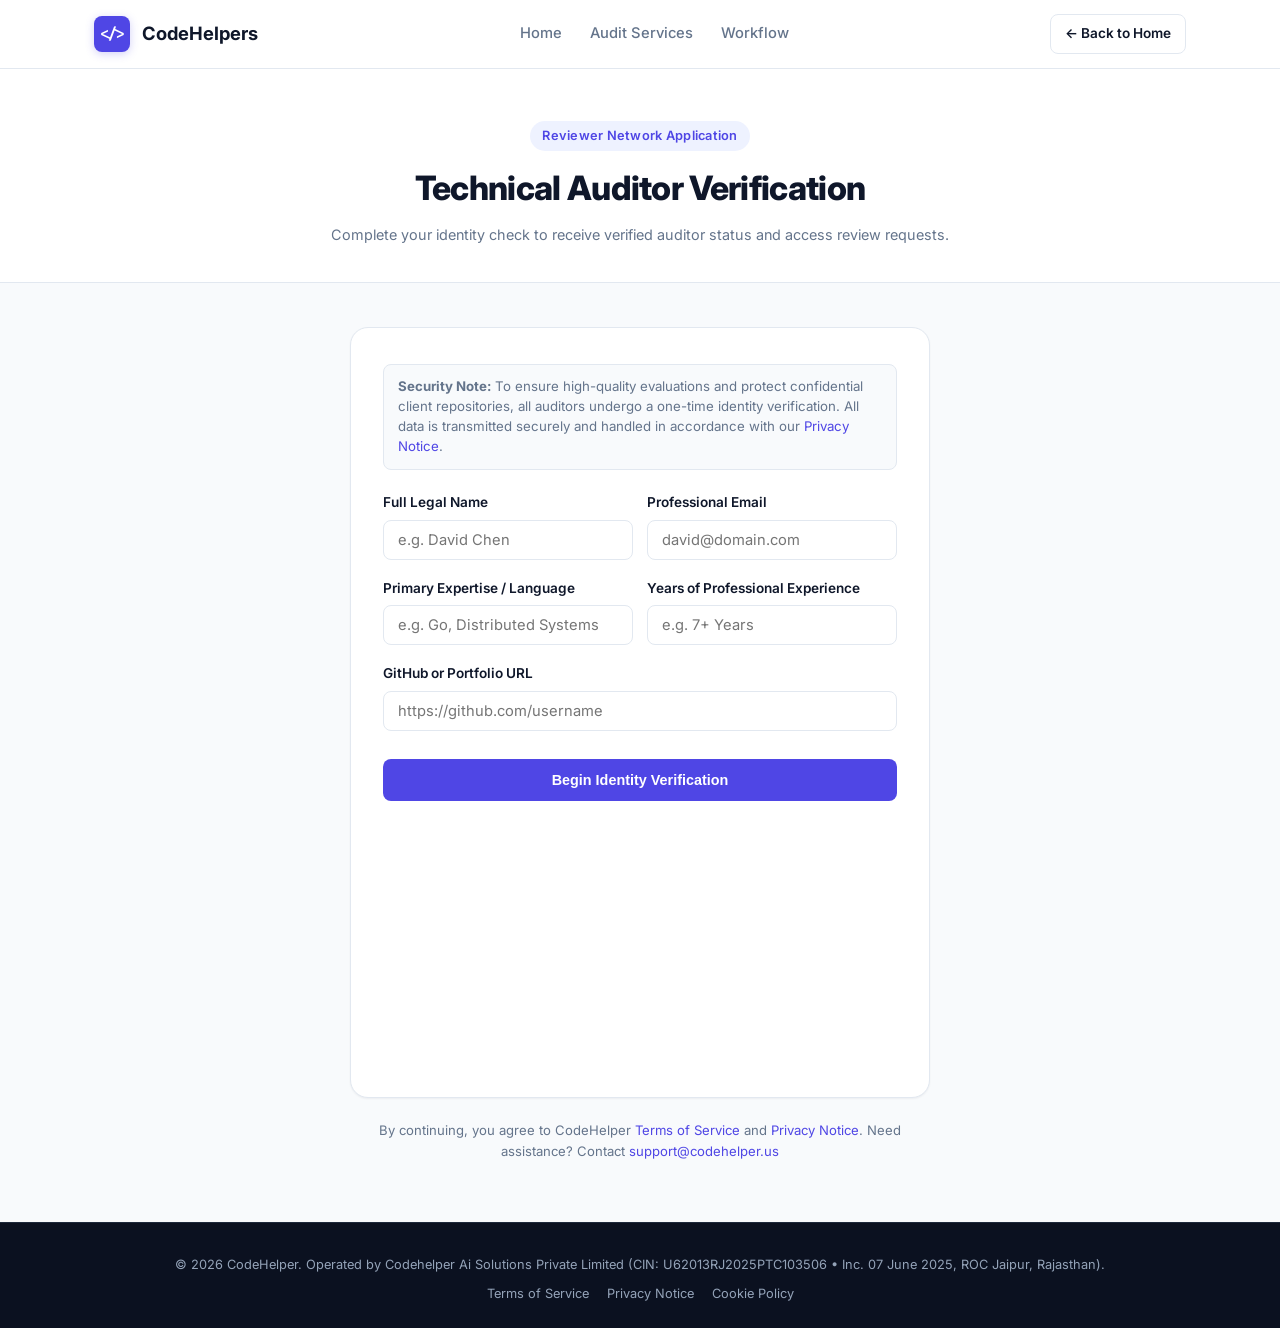
==== become-reviewer.html @ 15c24972 "Add files via upload" ====
<!DOCTYPE html>
<html lang="en">
<head>
  <meta charset="UTF-8">
  <meta name="viewport" content="width=device-width, initial-scale=1.0">
  <title>Auditor Onboarding &amp; Verification — CodeHelpers</title>
  <meta name="description" content="Join the CodeHelpers verified code reviewer network. Complete standard technical auditor identity verification.">
  <link rel="icon" type="image/svg+xml" href="favicon.svg">
  <link rel="stylesheet" href="styles/style.css">
</head>
<body style="min-height: 100vh; display: flex; flex-direction: column;">

  <!-- Nav -->
  <nav class="site-nav">
    <div class="container nav-wrapper">
      <a href="/" class="brand-link">
        <div class="brand-badge">&lt;/&gt;</div>
        <span>CodeHelpers</span>
      </a>
      <div class="nav-links">
        <a href="/">Home</a>
        <a href="/#services">Audit Services</a>
        <a href="/#process">Workflow</a>
      </div>
      <a href="/" class="btn btn-outline btn-sm">&larr; Back to Home</a>
    </div>
  </nav>

  <!-- Page Header -->
  <div class="legal-header">
    <div class="container" style="text-align: center;">
      <span class="pill pill-indigo" style="margin-bottom: 10px;">Reviewer Network Application</span>
      <h1>Technical Auditor Verification</h1>
      <p>Complete your identity check to receive verified auditor status and access review requests.</p>
    </div>
  </div>

  <!-- Verification Card -->
  <main style="flex: 1;">
    <div class="verify-container">
      <div class="verify-panel">
        
        <div class="info-note">
          <strong>Security Note:</strong> To ensure high-quality evaluations and protect confidential client repositories, all auditors undergo a one-time identity verification. All data is transmitted securely and handled in accordance with our <a href="privacy.html">Privacy Notice</a>.
        </div>

        <form id="verify-form">
          <div class="form-row">
            <div class="form-group">
              <label for="reviewer-name">Full Legal Name</label>
              <input type="text" id="reviewer-name" class="form-control" placeholder="e.g. David Chen" autocomplete="name" required>
            </div>
            <div class="form-group">
              <label for="reviewer-email">Professional Email</label>
              <input type="email" id="reviewer-email" class="form-control" placeholder="david@domain.com" autocomplete="email" required>
            </div>
          </div>

          <div class="form-row">
            <div class="form-group">
              <label for="reviewer-stack">Primary Expertise / Language</label>
              <input type="text" id="reviewer-stack" class="form-control" placeholder="e.g. Go, Distributed Systems">
            </div>
            <div class="form-group">
              <label for="reviewer-years">Years of Professional Experience</label>
              <input type="text" id="reviewer-years" class="form-control" placeholder="e.g. 7+ Years">
            </div>
          </div>

          <div class="form-group">
            <label for="reviewer-github">GitHub or Portfolio URL</label>
            <input type="text" id="reviewer-github" class="form-control" placeholder="https://github.com/username">
          </div>

          <button type="button" id="start-btn" class="btn btn-primary" style="width: 100%; padding: 12px; margin-top: 10px;">
            Begin Identity Verification
          </button>
        </form>

        <!-- WebSDK Container -->
        <div id="sumsub-container"></div>
        <div id="status-alert" class="status-alert"></div>

      </div>

      <p style="text-align: center; font-size: 0.82rem; color: var(--text-muted); margin-top: 22px;">
        By continuing, you agree to CodeHelper <a href="terms.html">Terms of Service</a> and <a href="privacy.html">Privacy Notice</a>.
        Need assistance? Contact <a href="mailto:support@codehelper.us">support@codehelper.us</a>
      </p>
    </div>
  </main>

  <!-- Footer -->
  <footer class="site-footer" style="padding: 32px 0 24px;">
    <div class="container" style="text-align: center; font-size: 0.8rem;">
      <p>&copy; 2026 CodeHelper. Operated by Codehelper Ai Solutions Private Limited (CIN: U62013RJ2025PTC103506 &bull; Inc. 07 June 2025, ROC Jaipur, Rajasthan).</p>
      <div style="margin-top: 8px; display: flex; justify-content: center; gap: 18px;">
        <a href="terms.html" style="color: #94A3B8;">Terms of Service</a>
        <a href="privacy.html" style="color: #94A3B8;">Privacy Notice</a>
        <a href="cookies.html" style="color: #94A3B8;">Cookie Policy</a>
      </div>
    </div>
  </footer>

  <script src="js/verify.js"></script>
</body>
</html>
---- styles/style.css ----
@import url('https://fonts.googleapis.com/css2?family=Inter:wght@400;500;600;700;800&family=JetBrains+Mono:wght@400;500;600&display=swap');

*, *::before, *::after {
  box-sizing: border-box;
  margin: 0;
  padding: 0;
}

:root {
  --bg: #F8FAFC;
  --surface: #FFFFFF;
  --surface-alt: #F1F5F9;
  --text-main: #0F172A;
  --text-muted: #64748B;
  --border: #E2E8F0;
  --border-focus: #CBD5E1;
  --primary: #4F46E5;
  --primary-hover: #4338CA;
  --primary-soft: #EEF2FF;
  --accent-emerald: #059669;
  --accent-emerald-soft: #ECFDF5;
  --radius-sm: 8px;
  --radius-md: 12px;
  --radius-lg: 18px;
  --shadow-sm: 0 1px 2px 0 rgba(15, 23, 42, 0.05);
  --shadow-md: 0 4px 6px -1px rgba(15, 23, 42, 0.07), 0 2px 4px -2px rgba(15, 23, 42, 0.05);
  --shadow-lg: 0 10px 15px -3px rgba(15, 23, 42, 0.08), 0 4px 6px -4px rgba(15, 23, 42, 0.04);
}

html {
  scroll-behavior: smooth;
}

body {
  font-family: 'Inter', -apple-system, BlinkMacSystemFont, "Segoe UI", Roboto, sans-serif;
  background-color: var(--bg);
  color: var(--text-main);
  line-height: 1.6;
  font-size: 15px;
  -webkit-font-smoothing: antialiased;
}

a {
  color: var(--primary);
  text-decoration: none;
  transition: color 0.15s ease;
}

a:hover {
  color: var(--primary-hover);
}

/* ── Container ── */
.container {
  max-width: 1140px;
  margin: 0 auto;
  padding: 0 24px;
}

/* ── Navigation ── */
.site-nav {
  position: sticky;
  top: 0;
  background: rgba(255, 255, 255, 0.94);
  backdrop-filter: blur(12px);
  border-bottom: 1px solid var(--border);
  z-index: 100;
}

.nav-wrapper {
  height: 68px;
  display: flex;
  align-items: center;
  justify-content: space-between;
}

.brand-link {
  display: flex;
  align-items: center;
  gap: 12px;
  font-size: 1.15rem;
  font-weight: 700;
  color: var(--text-main);
}

.brand-badge {
  width: 36px;
  height: 36px;
  border-radius: var(--radius-sm);
  background: var(--primary);
  display: flex;
  align-items: center;
  justify-content: center;
  color: #fff;
  font-family: 'JetBrains Mono', monospace;
  font-weight: 700;
  font-size: 0.95rem;
  box-shadow: 0 2px 8px rgba(79, 70, 229, 0.25);
}

.nav-links {
  display: flex;
  align-items: center;
  gap: 28px;
}

.nav-links a {
  font-size: 0.92rem;
  font-weight: 500;
  color: var(--text-muted);
}

.nav-links a:hover {
  color: var(--text-main);
}

/* ── Buttons ── */
.btn {
  display: inline-flex;
  align-items: center;
  justify-content: center;
  gap: 8px;
  padding: 10px 20px;
  border-radius: var(--radius-sm);
  font-size: 0.9rem;
  font-weight: 600;
  cursor: pointer;
  transition: all 0.2s ease;
  border: 1px solid transparent;
  text-decoration: none !important;
}

.btn-primary {
  background: var(--primary);
  color: #FFFFFF;
}

.btn-primary:hover {
  background: var(--primary-hover);
  color: #FFFFFF;
  box-shadow: 0 4px 12px rgba(79, 70, 229, 0.22);
}

.btn-outline {
  background: var(--surface);
  border-color: var(--border);
  color: var(--text-main);
}

.btn-outline:hover {
  background: var(--surface-alt);
  border-color: var(--border-focus);
}

.btn-sm {
  padding: 8px 14px;
  font-size: 0.85rem;
}

/* ── Badges ── */
.pill {
  display: inline-flex;
  align-items: center;
  gap: 6px;
  padding: 5px 12px;
  border-radius: 999px;
  font-size: 0.8rem;
  font-weight: 600;
  letter-spacing: 0.02em;
}

.pill-indigo {
  background: var(--primary-soft);
  color: var(--primary);
}

.pill-emerald {
  background: var(--accent-emerald-soft);
  color: var(--accent-emerald);
}

/* ── Hero ── */
.hero-section {
  padding: 72px 0 60px;
  border-bottom: 1px solid var(--border);
  background: linear-gradient(180deg, #FFFFFF 0%, var(--bg) 100%);
}

.hero-grid {
  display: grid;
  grid-template-columns: 1.15fr 0.85fr;
  gap: 48px;
  align-items: center;
}

.hero-content h1 {
  font-size: 2.85rem;
  font-weight: 800;
  line-height: 1.18;
  color: var(--text-main);
  letter-spacing: -0.025em;
  margin: 18px 0 16px;
}

.hero-content h1 span {
  color: var(--primary);
}

.hero-lead {
  font-size: 1.1rem;
  color: var(--text-muted);
  line-height: 1.65;
  margin-bottom: 30px;
  max-width: 520px;
}

.hero-cta {
  display: flex;
  gap: 14px;
  align-items: center;
  flex-wrap: wrap;
}

.hero-metric-row {
  display: flex;
  gap: 28px;
  margin-top: 36px;
  padding-top: 28px;
  border-top: 1px solid var(--border);
}

.metric-item strong {
  display: block;
  font-size: 1.35rem;
  font-weight: 800;
  color: var(--text-main);
}

.metric-item span {
  font-size: 0.82rem;
  color: var(--text-muted);
}

/* ── Terminal Card (Hero visual) ── */
.terminal-window {
  background: #0F172A;
  border-radius: var(--radius-md);
  box-shadow: var(--shadow-lg);
  overflow: hidden;
  border: 1px solid #1E293B;
}

.terminal-header {
  height: 40px;
  background: #1E293B;
  display: flex;
  align-items: center;
  padding: 0 14px;
  gap: 8px;
}

.terminal-dot {
  width: 10px;
  height: 10px;
  border-radius: 50%;
  display: inline-block;
}

.dot-red { background: #EF4444; }
.dot-yellow { background: #F59E0B; }
.dot-green { background: #10B981; }

.terminal-title {
  margin-left: 8px;
  font-family: 'JetBrains Mono', monospace;
  font-size: 0.78rem;
  color: #94A3B8;
}

.terminal-body {
  padding: 22px;
  font-family: 'JetBrains Mono', monospace;
  font-size: 0.85rem;
  color: #E2E8F0;
  line-height: 1.7;
}

.terminal-body .cmd { color: #38BDF8; }
.terminal-body .pass { color: #34D399; }
.terminal-body .warn { color: #FBBF24; }
.terminal-body .comment { color: #64748B; }

/* ── Section Titles ── */
.section {
  padding: 72px 0;
}

.section-head {
  text-align: center;
  max-width: 640px;
  margin: 0 auto 48px;
}

.section-head h2 {
  font-size: 2rem;
  font-weight: 800;
  letter-spacing: -0.02em;
  color: var(--text-main);
  margin-top: 10px;
  margin-bottom: 12px;
}

.section-head p {
  color: var(--text-muted);
  font-size: 1rem;
}

/* ── Packages Grid ── */
.packages-grid {
  display: grid;
  grid-template-columns: repeat(3, 1fr);
  gap: 24px;
}

.package-card {
  background: var(--surface);
  border: 1px solid var(--border);
  border-radius: var(--radius-lg);
  padding: 32px 26px;
  position: relative;
  display: flex;
  flex-direction: column;
  transition: transform 0.2s ease, box-shadow 0.2s ease, border-color 0.2s ease;
}

.package-card:hover {
  transform: translateY(-3px);
  box-shadow: var(--shadow-lg);
  border-color: #CBD5E1;
}

.package-card.highlight {
  border-color: var(--primary);
  box-shadow: 0 0 0 2px rgba(79, 70, 229, 0.15), var(--shadow-md);
}

.package-tag {
  font-size: 0.78rem;
  font-weight: 700;
  text-transform: uppercase;
  letter-spacing: 0.05em;
  color: var(--primary);
  margin-bottom: 8px;
}

.package-card h3 {
  font-size: 1.3rem;
  font-weight: 700;
  color: var(--text-main);
  margin-bottom: 8px;
}

.package-desc {
  font-size: 0.88rem;
  color: var(--text-muted);
  margin-bottom: 20px;
  min-height: 42px;
}

.package-price {
  font-size: 2rem;
  font-weight: 800;
  color: var(--text-main);
  margin-bottom: 4px;
}

.package-duration {
  font-size: 0.82rem;
  color: var(--text-muted);
  margin-bottom: 24px;
}

.package-features {
  list-style: none;
  margin-bottom: 30px;
  flex-grow: 1;
}

.package-features li {
  font-size: 0.88rem;
  color: #334155;
  display: flex;
  align-items: center;
  gap: 10px;
  margin-bottom: 12px;
}

.feature-check {
  color: var(--accent-emerald);
  font-weight: 700;
}

/* ── Stacks Grid ── */
.stacks-strip {
  display: flex;
  flex-wrap: wrap;
  gap: 12px;
  justify-content: center;
  margin-top: 24px;
}

.stack-chip {
  background: var(--surface);
  border: 1px solid var(--border);
  padding: 8px 16px;
  border-radius: var(--radius-sm);
  font-size: 0.88rem;
  font-weight: 600;
  color: var(--text-main);
  display: inline-flex;
  align-items: center;
  gap: 8px;
}

/* ── Steps / How It Works ── */
.steps-grid {
  display: grid;
  grid-template-columns: repeat(3, 1fr);
  gap: 28px;
}

.step-card {
  background: var(--surface);
  border: 1px solid var(--border);
  border-radius: var(--radius-md);
  padding: 30px 24px;
}

.step-number {
  width: 40px;
  height: 40px;
  border-radius: var(--radius-sm);
  background: var(--primary-soft);
  color: var(--primary);
  font-weight: 800;
  font-size: 1.1rem;
  display: flex;
  align-items: center;
  justify-content: center;
  margin-bottom: 18px;
}

.step-card h4 {
  font-size: 1.05rem;
  font-weight: 700;
  margin-bottom: 8px;
  color: var(--text-main);
}

.step-card p {
  font-size: 0.88rem;
  color: var(--text-muted);
  line-height: 1.6;
}

/* ── Reviewer Banner ── */
.reviewer-banner {
  background: linear-gradient(135deg, #1E1B4B 0%, #0F172A 100%);
  border-radius: var(--radius-lg);
  padding: 48px 40px;
  color: #FFFFFF;
  display: flex;
  align-items: center;
  justify-content: space-between;
  gap: 32px;
  box-shadow: var(--shadow-lg);
}

.reviewer-banner h3 {
  font-size: 1.7rem;
  font-weight: 800;
  letter-spacing: -0.02em;
  margin-bottom: 8px;
}

.reviewer-banner p {
  color: #94A3B8;
  font-size: 0.95rem;
  max-width: 520px;
}

/* ── FAQ ── */
.faq-box {
  max-width: 720px;
  margin: 0 auto;
}

.faq-row {
  border-bottom: 1px solid var(--border);
  padding: 18px 0;
  cursor: pointer;
}

.faq-row:first-child {
  border-top: 1px solid var(--border);
}

.faq-question {
  display: flex;
  justify-content: space-between;
  align-items: center;
  font-size: 1rem;
  font-weight: 600;
  color: var(--text-main);
}

.faq-symbol {
  color: var(--primary);
  font-size: 1.2rem;
  transition: transform 0.2s ease;
}

.faq-row.open .faq-symbol {
  transform: rotate(45deg);
}

.faq-answer {
  max-height: 0;
  overflow: hidden;
  transition: max-height 0.25s ease, padding-top 0.25s ease;
  font-size: 0.9rem;
  color: var(--text-muted);
  line-height: 1.65;
}

.faq-row.open .faq-answer {
  max-height: 220px;
  padding-top: 12px;
}

/* ── Footer ── */
.site-footer {
  background: #0B1120;
  color: #94A3B8;
  border-top: 1px solid #1E293B;
  padding: 56px 0 32px;
  font-size: 0.88rem;
}

.footer-top {
  display: grid;
  grid-template-columns: 2fr 1fr 1fr;
  gap: 40px;
  margin-bottom: 40px;
}

.footer-brand h4 {
  color: #FFFFFF;
  font-size: 1.1rem;
  margin-bottom: 12px;
  display: flex;
  align-items: center;
  gap: 10px;
}

.footer-brand p {
  line-height: 1.65;
  max-width: 340px;
}

.footer-col h5 {
  color: #FFFFFF;
  font-size: 0.88rem;
  font-weight: 700;
  margin-bottom: 14px;
}

.footer-col a {
  display: block;
  color: #94A3B8;
  margin-bottom: 8px;
  font-size: 0.85rem;
}

.footer-col a:hover {
  color: #FFFFFF;
}

.footer-bottom {
  border-top: 1px solid #1E293B;
  padding-top: 24px;
  display: flex;
  justify-content: space-between;
  align-items: flex-start;
  flex-wrap: wrap;
  gap: 16px;
  font-size: 0.8rem;
}

.footer-corporate {
  line-height: 1.7;
}

.footer-corporate strong {
  color: #E2E8F0;
}

/* ── Legal / Verification Pages ── */
.legal-header {
  padding: 52px 0 36px;
  background: var(--surface);
  border-bottom: 1px solid var(--border);
}

.legal-header h1 {
  font-size: 2.1rem;
  font-weight: 800;
  letter-spacing: -0.02em;
  color: var(--text-main);
  margin-bottom: 8px;
}

.legal-header p {
  color: var(--text-muted);
  font-size: 0.9rem;
}

.legal-body {
  max-width: 800px;
  margin: 44px auto;
  padding: 0 24px;
  color: #334155;
  line-height: 1.8;
}

.legal-body h2 {
  font-size: 1.25rem;
  font-weight: 700;
  color: var(--text-main);
  margin: 32px 0 12px;
}

.legal-body h2:first-child {
  margin-top: 0;
}

.legal-body p {
  margin-bottom: 16px;
  font-size: 0.94rem;
}

.legal-body ul {
  padding-left: 20px;
  margin-bottom: 20px;
}

.legal-body li {
  margin-bottom: 8px;
  font-size: 0.94rem;
}

.legal-box {
  background: var(--surface-alt);
  border: 1px solid var(--border);
  border-left: 4px solid var(--primary);
  border-radius: var(--radius-sm);
  padding: 16px 20px;
  margin: 24px 0;
  font-size: 0.9rem;
}

/* ── Verification Box ── */
.verify-container {
  max-width: 620px;
  margin: 44px auto 60px;
  padding: 0 20px;
}

.verify-panel {
  background: var(--surface);
  border: 1px solid var(--border);
  border-radius: var(--radius-lg);
  padding: 36px 32px;
  box-shadow: var(--shadow-sm);
}

.verify-intro {
  text-align: center;
  margin-bottom: 28px;
}

.verify-intro h2 {
  font-size: 1.5rem;
  font-weight: 700;
  margin-bottom: 8px;
}

.verify-intro p {
  font-size: 0.9rem;
  color: var(--text-muted);
}

.form-group {
  margin-bottom: 18px;
}

.form-group label {
  display: block;
  font-size: 0.85rem;
  font-weight: 600;
  margin-bottom: 6px;
  color: var(--text-main);
}

.form-control {
  width: 100%;
  padding: 10px 14px;
  border: 1px solid var(--border);
  border-radius: var(--radius-sm);
  font-family: inherit;
  font-size: 0.92rem;
  color: var(--text-main);
  outline: none;
  background: #FFFFFF;
  transition: border-color 0.15s ease;
}

.form-control:focus {
  border-color: var(--primary);
  box-shadow: 0 0 0 3px rgba(79, 70, 229, 0.1);
}

.form-row {
  display: grid;
  grid-template-columns: 1fr 1fr;
  gap: 14px;
}

.info-note {
  background: #F8FAFC;
  border: 1px solid var(--border);
  border-radius: var(--radius-sm);
  padding: 12px 14px;
  font-size: 0.83rem;
  color: var(--text-muted);
  line-height: 1.5;
  margin-bottom: 22px;
}

.status-alert {
  margin-top: 24px;
  padding: 14px 18px;
  border-radius: var(--radius-sm);
  font-size: 0.88rem;
  text-align: center;
  display: none;
}

.status-alert.show {
  display: block;
}

.status-alert.info {
  background: var(--primary-soft);
  color: var(--primary);
  border: 1px solid #C7D2FE;
}

.status-alert.success {
  background: var(--accent-emerald-soft);
  color: var(--accent-emerald);
  border: 1px solid #A7F3D0;
  font-weight: 600;
}

.status-alert.error {
  background: #FEF2F2;
  color: #DC2626;
  border: 1px solid #FECACA;
}

#sumsub-container {
  margin-top: 20px;
  min-height: 240px;
}

/* ── Responsive ── */
@media (max-width: 900px) {
  .hero-grid {
    grid-template-columns: 1fr;
    gap: 36px;
  }
  .packages-grid {
    grid-template-columns: 1fr;
  }
  .steps-grid {
    grid-template-columns: 1fr;
  }
  .footer-top {
    grid-template-columns: 1fr;
  }
  .reviewer-banner {
    flex-direction: column;
    text-align: center;
  }
}

@media (max-width: 600px) {
  .hero-content h1 {
    font-size: 2.1rem;
  }
  .form-row {
    grid-template-columns: 1fr;
  }
  .nav-links {
    display: none;
  }
}
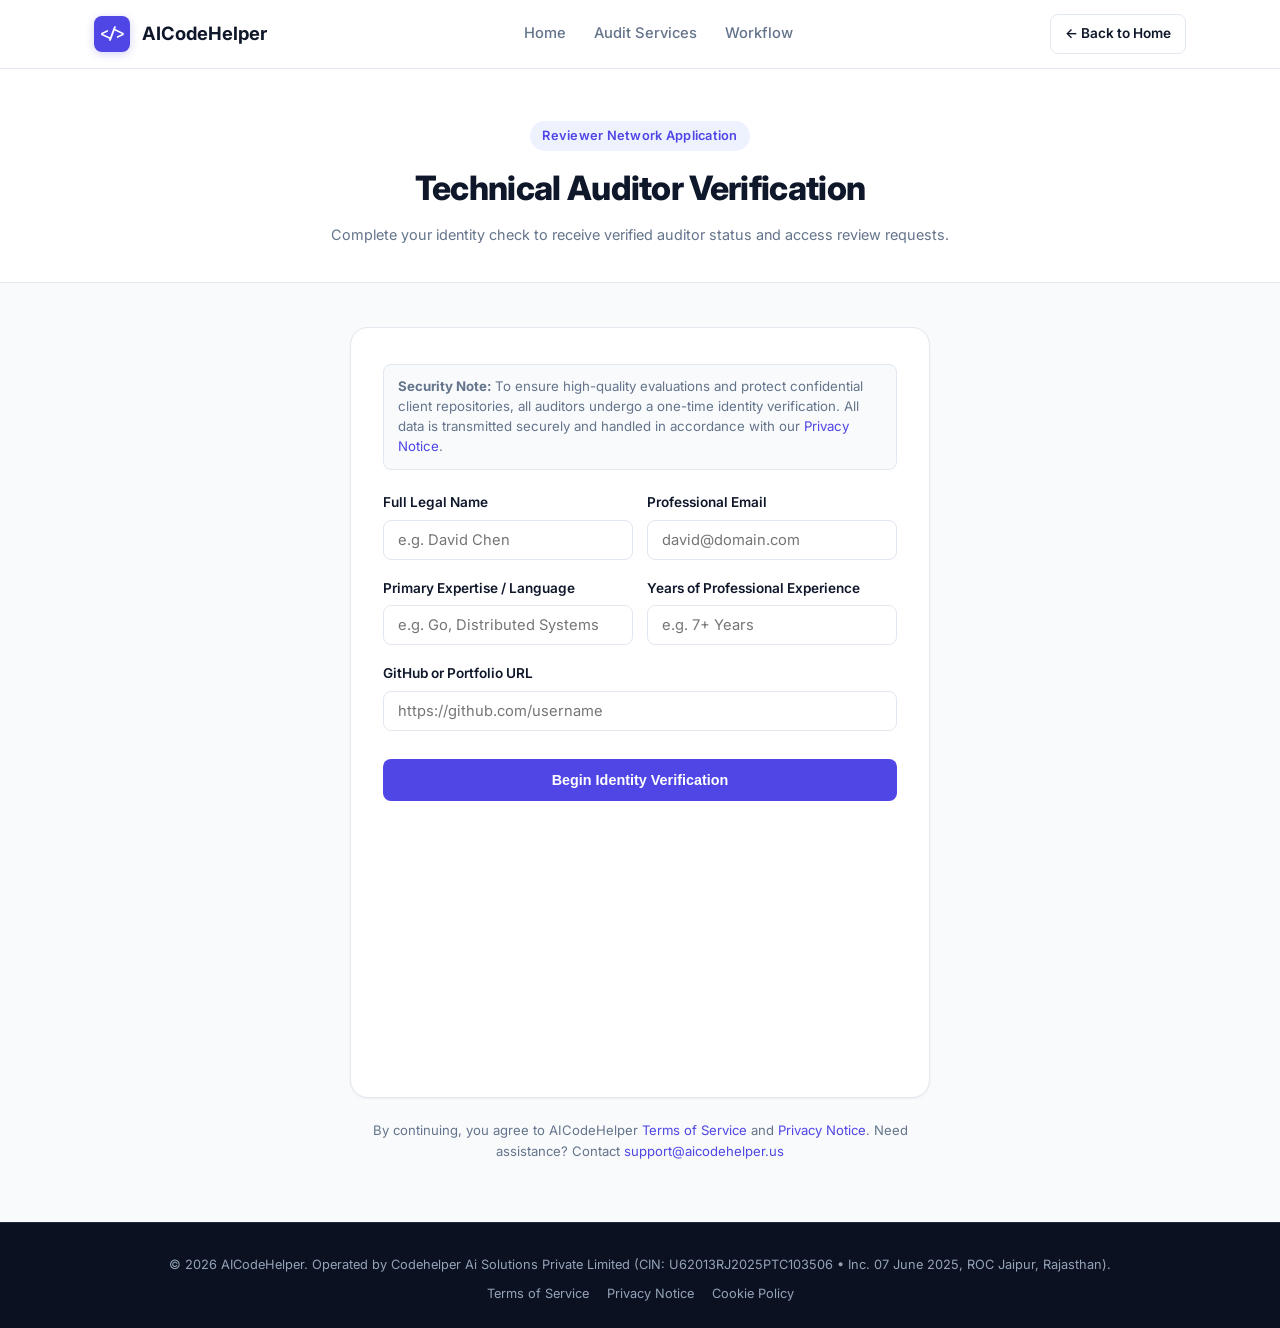
==== commit da2e9562: "Add files via upload" ====
--- a/become-reviewer.html
+++ b/become-reviewer.html
@@ -3,8 +3,8 @@
 <head>
   <meta charset="UTF-8">
   <meta name="viewport" content="width=device-width, initial-scale=1.0">
-  <title>Auditor Onboarding &amp; Verification — CodeHelpers</title>
-  <meta name="description" content="Join the CodeHelpers verified code reviewer network. Complete standard technical auditor identity verification.">
+  <title>Auditor Onboarding &amp; Verification — AICodeHelper</title>
+  <meta name="description" content="Join the AICodeHelper verified code reviewer network. Complete standard technical auditor identity verification.">
   <link rel="icon" type="image/svg+xml" href="favicon.svg">
   <link rel="stylesheet" href="styles/style.css">
 </head>
@@ -15,7 +15,7 @@
     <div class="container nav-wrapper">
       <a href="/" class="brand-link">
         <div class="brand-badge">&lt;/&gt;</div>
-        <span>CodeHelpers</span>
+        <span>AICodeHelper</span>
       </a>
       <div class="nav-links">
         <a href="/">Home</a>
@@ -84,8 +84,8 @@
       </div>
 
       <p style="text-align: center; font-size: 0.82rem; color: var(--text-muted); margin-top: 22px;">
-        By continuing, you agree to CodeHelper <a href="terms.html">Terms of Service</a> and <a href="privacy.html">Privacy Notice</a>.
-        Need assistance? Contact <a href="mailto:support@codehelper.us">support@codehelper.us</a>
+        By continuing, you agree to AICodeHelper <a href="terms.html">Terms of Service</a> and <a href="privacy.html">Privacy Notice</a>.
+        Need assistance? Contact <a href="mailto:support@aicodehelper.us">support@aicodehelper.us</a>
       </p>
     </div>
   </main>
@@ -93,7 +93,7 @@
   <!-- Footer -->
   <footer class="site-footer" style="padding: 32px 0 24px;">
     <div class="container" style="text-align: center; font-size: 0.8rem;">
-      <p>&copy; 2026 CodeHelper. Operated by Codehelper Ai Solutions Private Limited (CIN: U62013RJ2025PTC103506 &bull; Inc. 07 June 2025, ROC Jaipur, Rajasthan).</p>
+      <p>&copy; 2026 AICodeHelper. Operated by Codehelper Ai Solutions Private Limited (CIN: U62013RJ2025PTC103506 &bull; Inc. 07 June 2025, ROC Jaipur, Rajasthan).</p>
       <div style="margin-top: 8px; display: flex; justify-content: center; gap: 18px;">
         <a href="terms.html" style="color: #94A3B8;">Terms of Service</a>
         <a href="privacy.html" style="color: #94A3B8;">Privacy Notice</a>
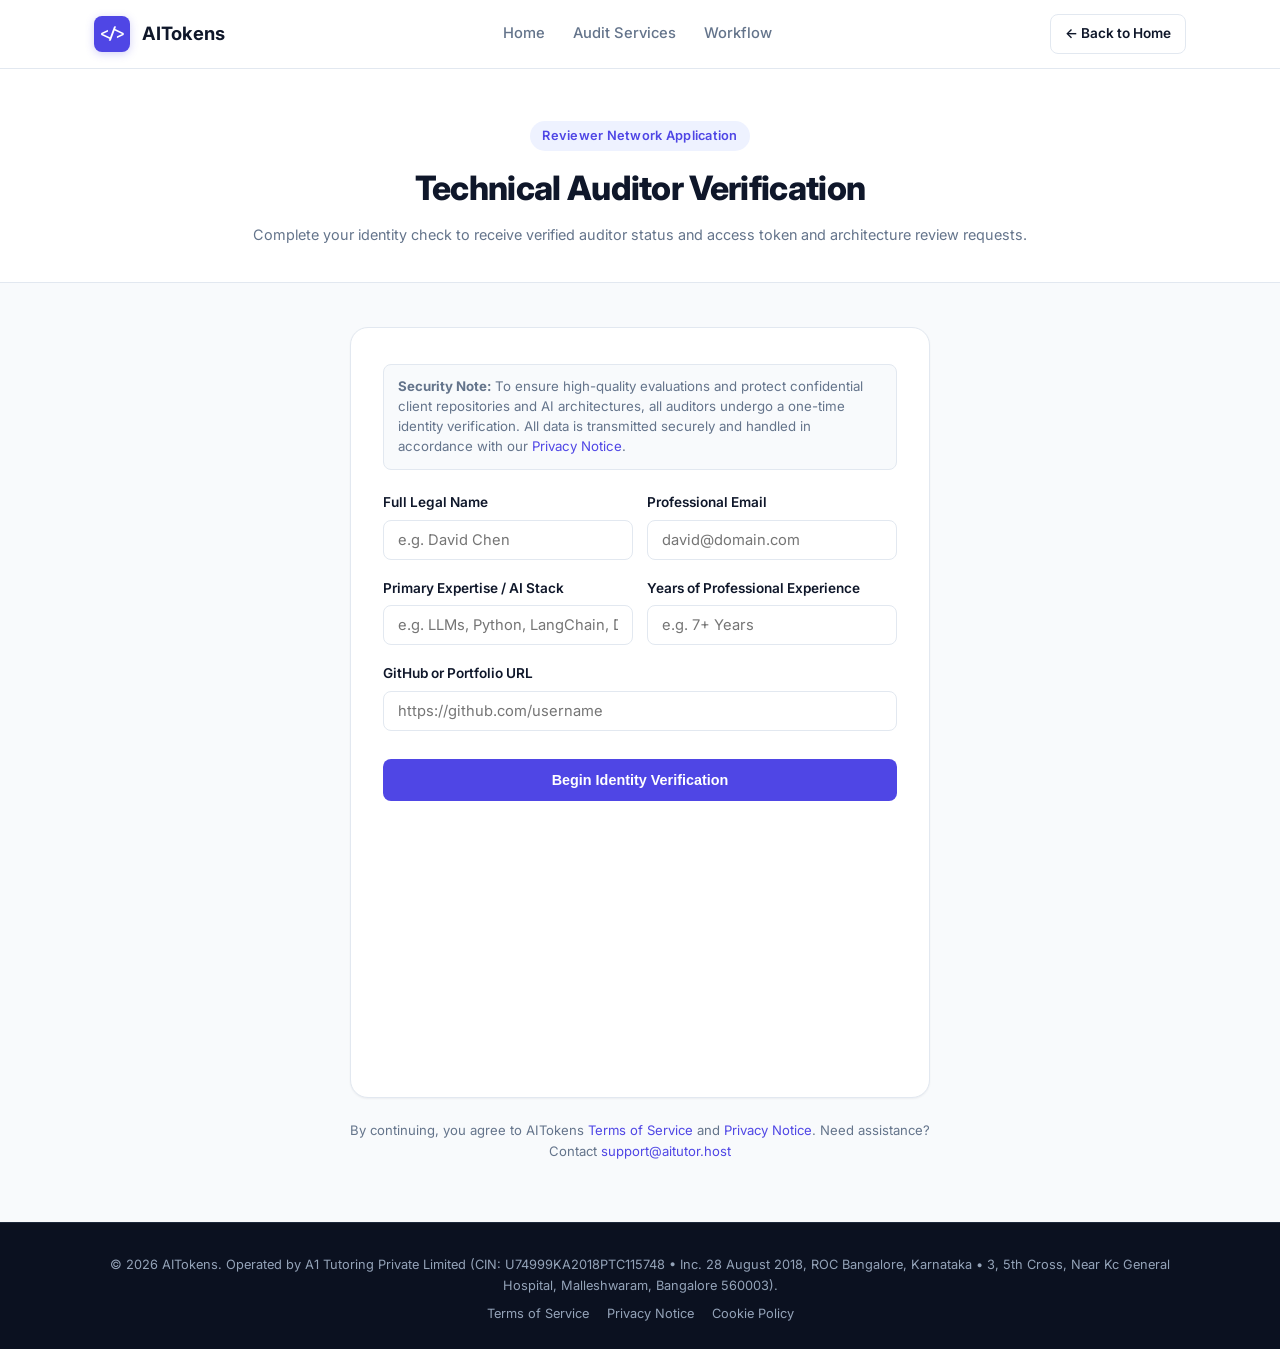
==== commit 0484d3b0: "Rebrand to AITokens with aitutor.host domain and A1 Tutoring Private Limited corporate details" ====
--- a/become-reviewer.html
+++ b/become-reviewer.html
@@ -3,8 +3,8 @@
 <head>
   <meta charset="UTF-8">
   <meta name="viewport" content="width=device-width, initial-scale=1.0">
-  <title>Auditor Onboarding &amp; Verification — AICodeHelper</title>
-  <meta name="description" content="Join the AICodeHelper verified code reviewer network. Complete standard technical auditor identity verification.">
+  <title>Auditor Onboarding &amp; Verification — AITokens</title>
+  <meta name="description" content="Join the AITokens verified code and token reviewer network. Complete standard technical auditor identity verification.">
   <link rel="icon" type="image/svg+xml" href="favicon.svg">
   <link rel="stylesheet" href="styles/style.css">
 </head>
@@ -15,7 +15,7 @@
     <div class="container nav-wrapper">
       <a href="/" class="brand-link">
         <div class="brand-badge">&lt;/&gt;</div>
-        <span>AICodeHelper</span>
+        <span>AITokens</span>
       </a>
       <div class="nav-links">
         <a href="/">Home</a>
@@ -31,7 +31,7 @@
     <div class="container" style="text-align: center;">
       <span class="pill pill-indigo" style="margin-bottom: 10px;">Reviewer Network Application</span>
       <h1>Technical Auditor Verification</h1>
-      <p>Complete your identity check to receive verified auditor status and access review requests.</p>
+      <p>Complete your identity check to receive verified auditor status and access token and architecture review requests.</p>
     </div>
   </div>
 
@@ -41,7 +41,7 @@
       <div class="verify-panel">
         
         <div class="info-note">
-          <strong>Security Note:</strong> To ensure high-quality evaluations and protect confidential client repositories, all auditors undergo a one-time identity verification. All data is transmitted securely and handled in accordance with our <a href="privacy.html">Privacy Notice</a>.
+          <strong>Security Note:</strong> To ensure high-quality evaluations and protect confidential client repositories and AI architectures, all auditors undergo a one-time identity verification. All data is transmitted securely and handled in accordance with our <a href="privacy.html">Privacy Notice</a>.
         </div>
 
         <form id="verify-form">
@@ -58,8 +58,8 @@
 
           <div class="form-row">
             <div class="form-group">
-              <label for="reviewer-stack">Primary Expertise / Language</label>
-              <input type="text" id="reviewer-stack" class="form-control" placeholder="e.g. Go, Distributed Systems">
+              <label for="reviewer-stack">Primary Expertise / AI Stack</label>
+              <input type="text" id="reviewer-stack" class="form-control" placeholder="e.g. LLMs, Python, LangChain, Distributed Systems">
             </div>
             <div class="form-group">
               <label for="reviewer-years">Years of Professional Experience</label>
@@ -84,8 +84,8 @@
       </div>
 
       <p style="text-align: center; font-size: 0.82rem; color: var(--text-muted); margin-top: 22px;">
-        By continuing, you agree to AICodeHelper <a href="terms.html">Terms of Service</a> and <a href="privacy.html">Privacy Notice</a>.
-        Need assistance? Contact <a href="mailto:support@aicodehelper.us">support@aicodehelper.us</a>
+        By continuing, you agree to AITokens <a href="terms.html">Terms of Service</a> and <a href="privacy.html">Privacy Notice</a>.
+        Need assistance? Contact <a href="mailto:support@aitutor.host">support@aitutor.host</a>
       </p>
     </div>
   </main>
@@ -93,7 +93,7 @@
   <!-- Footer -->
   <footer class="site-footer" style="padding: 32px 0 24px;">
     <div class="container" style="text-align: center; font-size: 0.8rem;">
-      <p>&copy; 2026 AICodeHelper. Operated by Codehelper Ai Solutions Private Limited (CIN: U62013RJ2025PTC103506 &bull; Inc. 07 June 2025, ROC Jaipur, Rajasthan).</p>
+      <p>&copy; 2026 AITokens. Operated by A1 Tutoring Private Limited (CIN: U74999KA2018PTC115748 &bull; Inc. 28 August 2018, ROC Bangalore, Karnataka &bull; 3, 5th Cross, Near Kc General Hospital, Malleshwaram, Bangalore 560003).</p>
       <div style="margin-top: 8px; display: flex; justify-content: center; gap: 18px;">
         <a href="terms.html" style="color: #94A3B8;">Terms of Service</a>
         <a href="privacy.html" style="color: #94A3B8;">Privacy Notice</a>
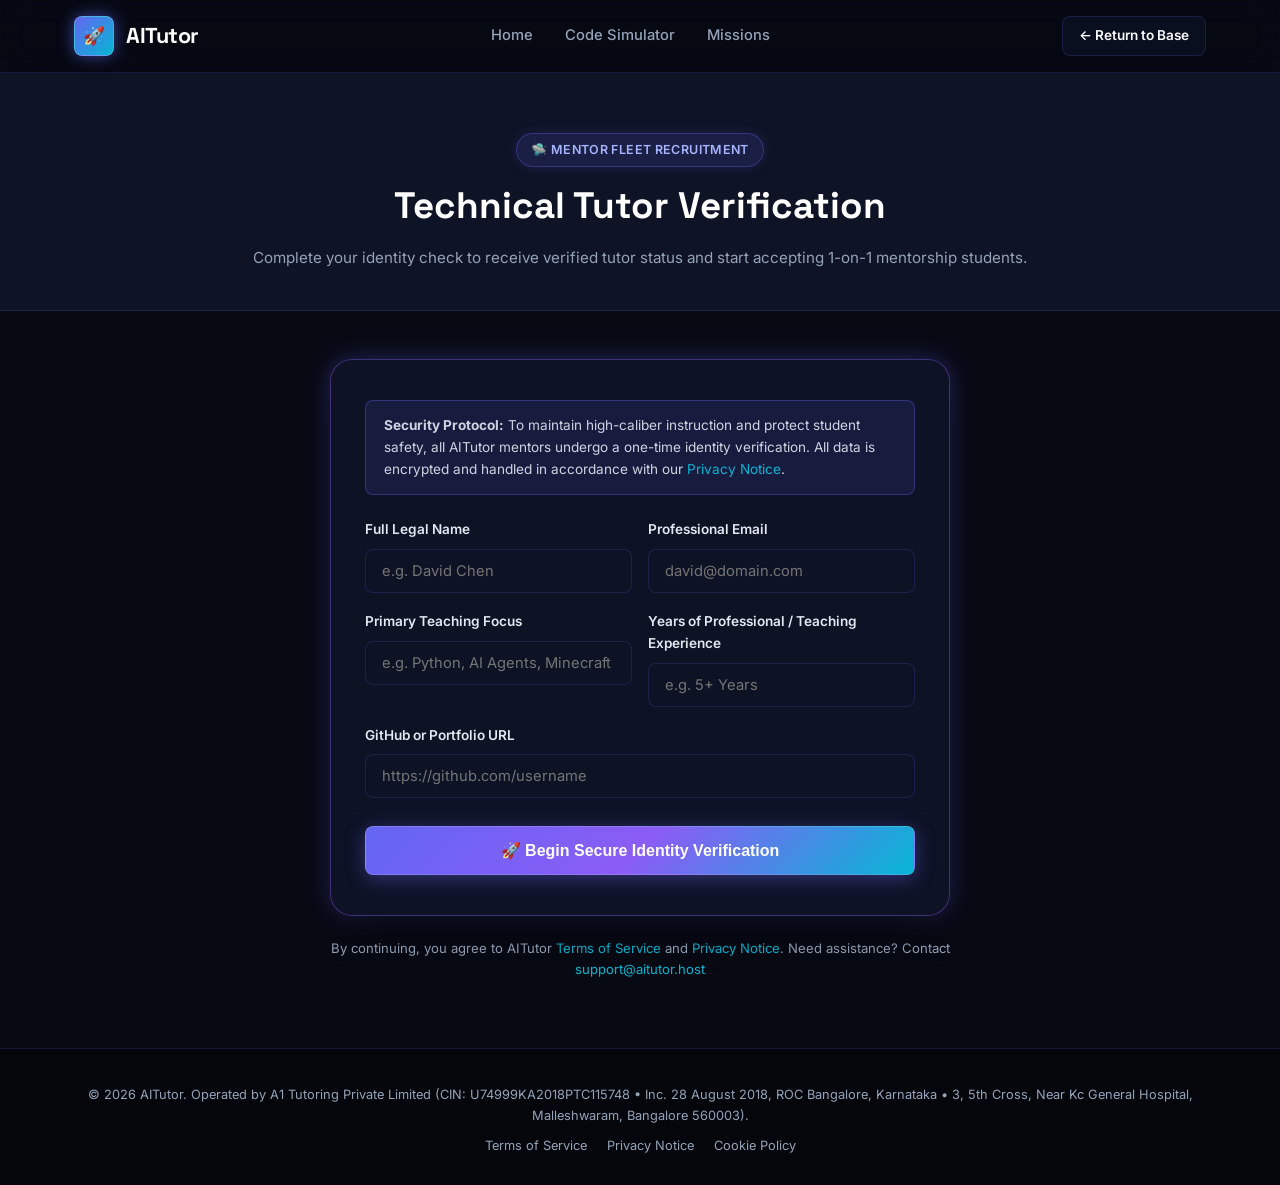
==== commit 14f759c4: "Transform to AITutor: spaceship.com theme, interactive code simulator, Claude cartoon mascot & Minec" ====
--- a/become-reviewer.html
+++ b/become-reviewer.html
@@ -3,35 +3,38 @@
 <head>
   <meta charset="UTF-8">
   <meta name="viewport" content="width=device-width, initial-scale=1.0">
-  <title>Auditor Onboarding &amp; Verification — AITokens</title>
-  <meta name="description" content="Join the AITokens verified code and token reviewer network. Complete standard technical auditor identity verification.">
+  <title>Tutor Onboarding &amp; Identity Verification — AITutor</title>
+  <meta name="description" content="Join the AITutor verified coding mentor fleet. Complete standard technical tutor identity verification.">
   <link rel="icon" type="image/svg+xml" href="favicon.svg">
   <link rel="stylesheet" href="styles/style.css">
 </head>
 <body style="min-height: 100vh; display: flex; flex-direction: column;">
 
+  <!-- Starfield Canvas -->
+  <canvas id="starfield-canvas"></canvas>
+
   <!-- Nav -->
   <nav class="site-nav">
     <div class="container nav-wrapper">
       <a href="/" class="brand-link">
-        <div class="brand-badge">&lt;/&gt;</div>
-        <span>AITokens</span>
+        <div class="brand-badge">🚀</div>
+        <span>AITutor</span>
       </a>
       <div class="nav-links">
         <a href="/">Home</a>
-        <a href="/#services">Audit Services</a>
-        <a href="/#process">Workflow</a>
+        <a href="/#lab">Code Simulator</a>
+        <a href="/#missions">Missions</a>
       </div>
-      <a href="/" class="btn btn-outline btn-sm">&larr; Back to Home</a>
+      <a href="/" class="btn btn-outline btn-sm">&larr; Return to Base</a>
     </div>
   </nav>
 
   <!-- Page Header -->
   <div class="legal-header">
     <div class="container" style="text-align: center;">
-      <span class="pill pill-indigo" style="margin-bottom: 10px;">Reviewer Network Application</span>
-      <h1>Technical Auditor Verification</h1>
-      <p>Complete your identity check to receive verified auditor status and access token and architecture review requests.</p>
+      <span class="pill pill-cosmic" style="margin-bottom: 10px;">🛸 MENTOR FLEET RECRUITMENT</span>
+      <h1>Technical Tutor Verification</h1>
+      <p>Complete your identity check to receive verified tutor status and start accepting 1-on-1 mentorship students.</p>
     </div>
   </div>
 
@@ -41,7 +44,7 @@
       <div class="verify-panel">
         
         <div class="info-note">
-          <strong>Security Note:</strong> To ensure high-quality evaluations and protect confidential client repositories and AI architectures, all auditors undergo a one-time identity verification. All data is transmitted securely and handled in accordance with our <a href="privacy.html">Privacy Notice</a>.
+          <strong>Security Protocol:</strong> To maintain high-caliber instruction and protect student safety, all AITutor mentors undergo a one-time identity verification. All data is encrypted and handled in accordance with our <a href="privacy.html">Privacy Notice</a>.
         </div>
 
         <form id="verify-form">
@@ -58,12 +61,12 @@
 
           <div class="form-row">
             <div class="form-group">
-              <label for="reviewer-stack">Primary Expertise / AI Stack</label>
-              <input type="text" id="reviewer-stack" class="form-control" placeholder="e.g. LLMs, Python, LangChain, Distributed Systems">
+              <label for="reviewer-stack">Primary Teaching Focus</label>
+              <input type="text" id="reviewer-stack" class="form-control" placeholder="e.g. Python, AI Agents, Minecraft Java Modding">
             </div>
             <div class="form-group">
-              <label for="reviewer-years">Years of Professional Experience</label>
-              <input type="text" id="reviewer-years" class="form-control" placeholder="e.g. 7+ Years">
+              <label for="reviewer-years">Years of Professional / Teaching Experience</label>
+              <input type="text" id="reviewer-years" class="form-control" placeholder="e.g. 5+ Years">
             </div>
           </div>
 
@@ -72,8 +75,8 @@
             <input type="text" id="reviewer-github" class="form-control" placeholder="https://github.com/username">
           </div>
 
-          <button type="button" id="start-btn" class="btn btn-primary" style="width: 100%; padding: 12px; margin-top: 10px;">
-            Begin Identity Verification
+          <button type="button" id="start-btn" class="btn btn-primary" style="width: 100%; padding: 14px; margin-top: 10px; font-size: 1rem;">
+            🚀 Begin Secure Identity Verification
           </button>
         </form>
 
@@ -84,17 +87,17 @@
       </div>
 
       <p style="text-align: center; font-size: 0.82rem; color: var(--text-muted); margin-top: 22px;">
-        By continuing, you agree to AITokens <a href="terms.html">Terms of Service</a> and <a href="privacy.html">Privacy Notice</a>.
+        By continuing, you agree to AITutor <a href="terms.html">Terms of Service</a> and <a href="privacy.html">Privacy Notice</a>.
         Need assistance? Contact <a href="mailto:support@aitutor.host">support@aitutor.host</a>
       </p>
     </div>
   </main>
 
   <!-- Footer -->
-  <footer class="site-footer" style="padding: 32px 0 24px;">
+  <footer class="site-footer" style="padding: 36px 0 28px;">
     <div class="container" style="text-align: center; font-size: 0.8rem;">
-      <p>&copy; 2026 AITokens. Operated by A1 Tutoring Private Limited (CIN: U74999KA2018PTC115748 &bull; Inc. 28 August 2018, ROC Bangalore, Karnataka &bull; 3, 5th Cross, Near Kc General Hospital, Malleshwaram, Bangalore 560003).</p>
-      <div style="margin-top: 8px; display: flex; justify-content: center; gap: 18px;">
+      <p>&copy; 2026 AITutor. Operated by A1 Tutoring Private Limited (CIN: U74999KA2018PTC115748 &bull; Inc. 28 August 2018, ROC Bangalore, Karnataka &bull; 3, 5th Cross, Near Kc General Hospital, Malleshwaram, Bangalore 560003).</p>
+      <div style="margin-top: 10px; display: flex; justify-content: center; gap: 20px;">
         <a href="terms.html" style="color: #94A3B8;">Terms of Service</a>
         <a href="privacy.html" style="color: #94A3B8;">Privacy Notice</a>
         <a href="cookies.html" style="color: #94A3B8;">Cookie Policy</a>
--- a/styles/style.css
+++ b/styles/style.css
@@ -1,4 +1,4 @@
-@import url('https://fonts.googleapis.com/css2?family=Inter:wght@400;500;600;700;800&family=JetBrains+Mono:wght@400;500;600&display=swap');
+@import url('https://fonts.googleapis.com/css2?family=Inter:wght@400;500;600;700;800&family=JetBrains+Mono:wght@400;500;600;700&family=Press+Start+2P&family=Space+Grotesk:wght@600;700;800&display=swap');
 
 *, *::before, *::after {
   box-sizing: border-box;
@@ -7,28 +7,57 @@
 }
 
 :root {
-  --bg: #F8FAFC;
-  --surface: #FFFFFF;
-  --surface-alt: #F1F5F9;
-  --text-main: #0F172A;
-  --text-muted: #64748B;
-  --border: #E2E8F0;
-  --border-focus: #CBD5E1;
-  --primary: #4F46E5;
-  --primary-hover: #4338CA;
-  --primary-soft: #EEF2FF;
-  --accent-emerald: #059669;
-  --accent-emerald-soft: #ECFDF5;
+  /* Spaceship.com Deep Cosmic Dark Palette */
+  --bg: #070913;
+  --bg-deep: #04060C;
+  --surface: #0E1326;
+  --surface-card: rgba(16, 22, 44, 0.75);
+  --surface-hover: rgba(26, 36, 72, 0.85);
+  --surface-alt: #141A33;
+  --border: rgba(99, 102, 241, 0.18);
+  --border-glow: rgba(139, 92, 246, 0.4);
+  --border-focus: #818CF8;
+
+  /* Typography & Accents */
+  --text-main: #F8FAFC;
+  --text-muted: #94A3B8;
+  --text-dim: #64748B;
+  
+  /* Spaceship Thruster / Nebula Colors */
+  --primary: #6366F1;
+  --primary-hover: #4F46E5;
+  --primary-glow: rgba(99, 102, 241, 0.4);
+  --violet: #8B5CF6;
+  --cyan: #06B6D4;
+  --cyan-glow: rgba(6, 182, 212, 0.4);
+  --magenta: #EC4899;
+  
+  /* Minecraft Voxel Palette */
+  --mc-green: #22C55E;
+  --mc-emerald: #10B981;
+  --mc-xp: #4ADE80;
+  --mc-diamond: #38BDF8;
+  --mc-redstone: #EF4444;
+  --mc-gold: #F59E0B;
+  
+  /* Claude Cartoon Palette */
+  --claude-orange: #E07A5F;
+  --claude-peach: #F4A261;
+  --claude-bg: rgba(224, 122, 95, 0.12);
+
+  /* Geometry & Shadows */
   --radius-sm: 8px;
-  --radius-md: 12px;
-  --radius-lg: 18px;
-  --shadow-sm: 0 1px 2px 0 rgba(15, 23, 42, 0.05);
-  --shadow-md: 0 4px 6px -1px rgba(15, 23, 42, 0.07), 0 2px 4px -2px rgba(15, 23, 42, 0.05);
-  --shadow-lg: 0 10px 15px -3px rgba(15, 23, 42, 0.08), 0 4px 6px -4px rgba(15, 23, 42, 0.04);
+  --radius-md: 14px;
+  --radius-lg: 22px;
+  --radius-pixel: 4px;
+  --shadow-space: 0 20px 40px -15px rgba(0, 0, 0, 0.8);
+  --shadow-glow: 0 0 25px rgba(99, 102, 241, 0.35);
+  --shadow-cyan: 0 0 25px rgba(6, 182, 212, 0.35);
 }
 
 html {
   scroll-behavior: smooth;
+  background-color: var(--bg);
 }
 
 body {
@@ -38,37 +67,66 @@
   line-height: 1.6;
   font-size: 15px;
   -webkit-font-smoothing: antialiased;
+  overflow-x: hidden;
+  position: relative;
+}
+
+/* Background Cosmic Nebula Starfield */
+body::before {
+  content: "";
+  position: fixed;
+  inset: 0;
+  background: 
+    radial-gradient(circle at 15% 20%, rgba(99, 102, 241, 0.14) 0%, transparent 45%),
+    radial-gradient(circle at 85% 30%, rgba(139, 92, 246, 0.12) 0%, transparent 50%),
+    radial-gradient(circle at 50% 80%, rgba(6, 182, 212, 0.10) 0%, transparent 55%),
+    radial-gradient(circle at 75% 90%, rgba(236, 72, 153, 0.08) 0%, transparent 40%);
+  pointer-events: none;
+  z-index: -2;
+}
+
+/* Starfield Canvas Overlay */
+#starfield-canvas {
+  position: fixed;
+  inset: 0;
+  width: 100%;
+  height: 100%;
+  pointer-events: none;
+  z-index: -1;
 }
 
 a {
-  color: var(--primary);
+  color: var(--cyan);
   text-decoration: none;
-  transition: color 0.15s ease;
+  transition: all 0.2s ease;
 }
 
 a:hover {
-  color: var(--primary-hover);
+  color: #67E8F9;
+  text-shadow: 0 0 8px rgba(103, 232, 249, 0.5);
 }
 
 /* ── Container ── */
 .container {
-  max-width: 1140px;
+  max-width: 1180px;
   margin: 0 auto;
   padding: 0 24px;
 }
 
-/* ── Navigation ── */
+/* ── Navigation (Spaceship Deck) ── */
 .site-nav {
   position: sticky;
   top: 0;
-  background: rgba(255, 255, 255, 0.94);
-  backdrop-filter: blur(12px);
+  background: rgba(7, 9, 19, 0.85);
+  backdrop-filter: blur(16px);
+  -webkit-backdrop-filter: blur(16px);
   border-bottom: 1px solid var(--border);
-  z-index: 100;
+  z-index: 1000;
+  transition: background 0.3s;
 }
 
 .nav-wrapper {
-  height: 68px;
+  height: 72px;
   display: flex;
   align-items: center;
   justify-content: space-between;
@@ -78,726 +136,1043 @@
   display: flex;
   align-items: center;
   gap: 12px;
-  font-size: 1.15rem;
-  font-weight: 700;
-  color: var(--text-main);
+  font-family: 'Space Grotesk', sans-serif;
+  font-size: 1.35rem;
+  font-weight: 800;
+  color: #FFFFFF;
+  letter-spacing: -0.02em;
 }
 
 .brand-badge {
-  width: 36px;
-  height: 36px;
+  width: 40px;
+  height: 40px;
   border-radius: var(--radius-sm);
-  background: var(--primary);
+  background: linear-gradient(135deg, #6366F1 0%, #06B6D4 100%);
   display: flex;
   align-items: center;
   justify-content: center;
-  color: #fff;
+  color: #FFF;
   font-family: 'JetBrains Mono', monospace;
-  font-weight: 700;
-  font-size: 0.95rem;
-  box-shadow: 0 2px 8px rgba(79, 70, 229, 0.25);
+  font-weight: 800;
+  font-size: 1.1rem;
+  box-shadow: 0 0 16px rgba(99, 102, 241, 0.6);
+  border: 1px solid rgba(255, 255, 255, 0.2);
 }
 
 .nav-links {
   display: flex;
   align-items: center;
-  gap: 28px;
+  gap: 32px;
 }
 
 .nav-links a {
   font-size: 0.92rem;
   font-weight: 500;
   color: var(--text-muted);
+  transition: all 0.2s;
+  display: flex;
+  align-items: center;
+  gap: 6px;
 }
 
 .nav-links a:hover {
-  color: var(--text-main);
-}
-
-/* ── Buttons ── */
+  color: #FFFFFF;
+  text-shadow: 0 0 10px rgba(255, 255, 255, 0.6);
+}
+
+/* ── Buttons (Spaceship Thrusters) ── */
 .btn {
   display: inline-flex;
   align-items: center;
   justify-content: center;
-  gap: 8px;
-  padding: 10px 20px;
+  gap: 10px;
+  padding: 12px 24px;
   border-radius: var(--radius-sm);
-  font-size: 0.9rem;
+  font-size: 0.92rem;
   font-weight: 600;
   cursor: pointer;
-  transition: all 0.2s ease;
+  transition: all 0.25s cubic-bezier(0.16, 1, 0.3, 1);
   border: 1px solid transparent;
   text-decoration: none !important;
+  position: relative;
+  overflow: hidden;
 }
 
 .btn-primary {
-  background: var(--primary);
+  background: linear-gradient(135deg, #6366F1 0%, #8B5CF6 50%, #06B6D4 100%);
   color: #FFFFFF;
+  box-shadow: 0 4px 20px rgba(99, 102, 241, 0.4);
+  border: 1px solid rgba(255, 255, 255, 0.15);
 }
 
 .btn-primary:hover {
-  background: var(--primary-hover);
+  transform: translateY(-2px);
+  box-shadow: 0 6px 28px rgba(6, 182, 212, 0.55), 0 0 12px rgba(99, 102, 241, 0.7);
   color: #FFFFFF;
-  box-shadow: 0 4px 12px rgba(79, 70, 229, 0.22);
 }
 
 .btn-outline {
-  background: var(--surface);
-  border-color: var(--border);
+  background: rgba(14, 19, 38, 0.7);
+  border: 1px solid var(--border);
   color: var(--text-main);
+  backdrop-filter: blur(8px);
 }
 
 .btn-outline:hover {
-  background: var(--surface-alt);
-  border-color: var(--border-focus);
+  background: var(--surface-hover);
+  border-color: var(--cyan);
+  color: #FFFFFF;
+  box-shadow: var(--shadow-cyan);
+  transform: translateY(-2px);
 }
 
 .btn-sm {
-  padding: 8px 14px;
+  padding: 8px 16px;
   font-size: 0.85rem;
 }
 
-/* ── Badges ── */
+.btn-pixel {
+  font-family: 'Press Start 2P', monospace;
+  font-size: 0.72rem;
+  letter-spacing: 0.05em;
+  padding: 14px 22px;
+  border-radius: var(--radius-pixel);
+  box-shadow: 0 4px 0 #1E1B4B;
+}
+
+.btn-pixel:active {
+  transform: translateY(4px);
+  box-shadow: none;
+}
+
+/* ── Spaceship & Minecraft Badges ── */
 .pill {
   display: inline-flex;
   align-items: center;
-  gap: 6px;
-  padding: 5px 12px;
+  gap: 8px;
+  padding: 6px 14px;
   border-radius: 999px;
-  font-size: 0.8rem;
+  font-size: 0.78rem;
   font-weight: 600;
+  letter-spacing: 0.03em;
+  text-transform: uppercase;
+  backdrop-filter: blur(10px);
+}
+
+.pill-cosmic {
+  background: rgba(99, 102, 241, 0.15);
+  color: #A5B4FC;
+  border: 1px solid rgba(99, 102, 241, 0.35);
+  box-shadow: 0 0 12px rgba(99, 102, 241, 0.2);
+}
+
+.pill-minecraft {
+  background: rgba(34, 197, 94, 0.15);
+  color: #4ADE80;
+  border: 1px solid rgba(34, 197, 94, 0.35);
+  font-family: 'Press Start 2P', monospace;
+  font-size: 0.65rem;
   letter-spacing: 0.02em;
-}
-
-.pill-indigo {
-  background: var(--primary-soft);
-  color: var(--primary);
-}
-
-.pill-emerald {
-  background: var(--accent-emerald-soft);
-  color: var(--accent-emerald);
-}
-
-/* ── Hero ── */
+  border-radius: var(--radius-pixel);
+}
+
+.pill-claude {
+  background: rgba(224, 122, 95, 0.18);
+  color: #F4A261;
+  border: 1px solid rgba(224, 122, 95, 0.4);
+}
+
+/* ── Hero Section (Hyperspace Launch Deck) ── */
 .hero-section {
-  padding: 72px 0 60px;
-  border-bottom: 1px solid var(--border);
-  background: linear-gradient(180deg, #FFFFFF 0%, var(--bg) 100%);
+  padding: 80px 0 70px;
+  position: relative;
+  overflow: hidden;
 }
 
 .hero-grid {
   display: grid;
-  grid-template-columns: 1.15fr 0.85fr;
+  grid-template-columns: 1.1fr 0.9fr;
   gap: 48px;
   align-items: center;
 }
 
 .hero-content h1 {
-  font-size: 2.85rem;
+  font-family: 'Space Grotesk', sans-serif;
+  font-size: 3.2rem;
   font-weight: 800;
-  line-height: 1.18;
-  color: var(--text-main);
-  letter-spacing: -0.025em;
-  margin: 18px 0 16px;
+  line-height: 1.12;
+  letter-spacing: -0.03em;
+  color: #FFFFFF;
+  margin: 20px 0 18px;
 }
 
 .hero-content h1 span {
-  color: var(--primary);
+  background: linear-gradient(135deg, #38BDF8 0%, #818CF8 50%, #C084FC 100%);
+  -webkit-background-clip: text;
+  -webkit-text-fill-color: transparent;
+  display: inline-block;
 }
 
 .hero-lead {
-  font-size: 1.1rem;
+  font-size: 1.12rem;
   color: var(--text-muted);
-  line-height: 1.65;
-  margin-bottom: 30px;
-  max-width: 520px;
+  line-height: 1.7;
+  margin-bottom: 32px;
+  max-width: 540px;
 }
 
 .hero-cta {
   display: flex;
-  gap: 14px;
+  gap: 16px;
   align-items: center;
   flex-wrap: wrap;
 }
 
-.hero-metric-row {
-  display: flex;
-  gap: 28px;
+/* ── Minecraft Experience Level Bar ── */
+.mc-xp-container {
   margin-top: 36px;
-  padding-top: 28px;
-  border-top: 1px solid var(--border);
-}
-
-.metric-item strong {
+  padding: 16px 20px;
+  background: rgba(14, 19, 38, 0.7);
+  border: 1px solid var(--border);
+  border-radius: var(--radius-md);
+  box-shadow: var(--shadow-space);
+  backdrop-filter: blur(12px);
+}
+
+.mc-xp-header {
+  display: flex;
+  justify-content: space-between;
+  align-items: center;
+  margin-bottom: 8px;
+}
+
+.mc-xp-level {
+  font-family: 'Press Start 2P', monospace;
+  font-size: 0.75rem;
+  color: #4ADE80;
+  text-shadow: 0 0 8px rgba(74, 222, 128, 0.6);
+  display: flex;
+  align-items: center;
+  gap: 8px;
+}
+
+.mc-xp-stats {
+  font-size: 0.78rem;
+  color: var(--text-dim);
+  font-family: 'JetBrains Mono', monospace;
+}
+
+.mc-xp-bar-track {
+  height: 10px;
+  background: #1E293B;
+  border-radius: 999px;
+  border: 1px solid #334155;
+  overflow: hidden;
+  position: relative;
+}
+
+.mc-xp-bar-fill {
+  height: 100%;
+  width: 88%;
+  background: linear-gradient(90deg, #10B981 0%, #4ADE80 50%, #22D3EE 100%);
+  box-shadow: 0 0 12px rgba(74, 222, 128, 0.8);
+  border-radius: 999px;
+  animation: xpPulse 2s ease-in-out infinite;
+}
+
+@keyframes xpPulse {
+  0%, 100% { opacity: 0.9; }
+  50% { opacity: 1; filter: brightness(1.2); }
+}
+
+/* ── Claude Cartoon Mascot & Interactive Dialogue Card ── */
+.claude-card-wrapper {
+  background: var(--surface-card);
+  border: 1px solid var(--border-glow);
+  border-radius: var(--radius-lg);
+  padding: 24px;
+  position: relative;
+  box-shadow: var(--shadow-space), var(--shadow-glow);
+  backdrop-filter: blur(16px);
+  -webkit-backdrop-filter: blur(16px);
+}
+
+.claude-mascot-header {
+  display: flex;
+  align-items: center;
+  gap: 16px;
+  margin-bottom: 18px;
+}
+
+.claude-avatar-box {
+  width: 58px;
+  height: 58px;
+  border-radius: 50%;
+  background: linear-gradient(135deg, #F4A261 0%, #E76F51 100%);
+  display: flex;
+  align-items: center;
+  justify-content: center;
+  box-shadow: 0 0 20px rgba(244, 162, 97, 0.5);
+  border: 2px solid #FFF;
+  flex-shrink: 0;
+  position: relative;
+  animation: floatMascot 4s ease-in-out infinite;
+}
+
+@keyframes floatMascot {
+  0%, 100% { transform: translateY(0); }
+  50% { transform: translateY(-6px); }
+}
+
+.claude-avatar-svg {
+  width: 38px;
+  height: 38px;
+}
+
+.claude-mascot-info h3 {
+  font-family: 'Space Grotesk', sans-serif;
+  font-size: 1.15rem;
+  font-weight: 700;
+  color: #FFF;
+  display: flex;
+  align-items: center;
+  gap: 8px;
+}
+
+.claude-online-tag {
+  font-size: 0.68rem;
+  font-weight: 700;
+  color: #4ADE80;
+  background: rgba(34, 197, 94, 0.15);
+  padding: 2px 8px;
+  border-radius: 999px;
+  display: inline-flex;
+  align-items: center;
+  gap: 5px;
+}
+
+.claude-online-dot {
+  width: 6px;
+  height: 6px;
+  border-radius: 50%;
+  background: #4ADE80;
+  box-shadow: 0 0 6px #4ADE80;
+}
+
+.claude-bubble {
+  background: rgba(14, 19, 38, 0.95);
+  border: 1px solid var(--border);
+  border-left: 3px solid var(--claude-orange);
+  border-radius: var(--radius-md);
+  padding: 16px 18px;
+  margin-bottom: 18px;
+  font-size: 0.92rem;
+  line-height: 1.6;
+  color: #F1F5F9;
+  position: relative;
+  min-height: 74px;
+}
+
+.claude-prompt-chips {
+  display: flex;
+  flex-direction: column;
+  gap: 8px;
+}
+
+.prompt-chip-btn {
+  background: rgba(22, 30, 60, 0.7);
+  border: 1px solid var(--border);
+  border-radius: var(--radius-sm);
+  padding: 10px 14px;
+  text-align: left;
+  color: #CBD5E1;
+  font-size: 0.84rem;
+  cursor: pointer;
+  transition: all 0.2s;
+  display: flex;
+  align-items: center;
+  justify-content: space-between;
+}
+
+.prompt-chip-btn:hover {
+  background: var(--surface-hover);
+  border-color: var(--cyan);
+  color: #FFF;
+  transform: translateX(4px);
+}
+
+.prompt-chip-btn.active {
+  background: rgba(99, 102, 241, 0.2);
+  border-color: var(--primary);
+  color: #A5B4FC;
+}
+
+/* ── Interactive Code Block & Lab ── */
+.code-playground-wrap {
+  background: #090D1C;
+  border: 1px solid var(--border-glow);
+  border-radius: var(--radius-lg);
+  overflow: hidden;
+  box-shadow: var(--shadow-space);
+  margin-top: 32px;
+}
+
+.code-tabs-header {
+  background: #0D1226;
+  border-bottom: 1px solid var(--border);
+  display: flex;
+  justify-content: space-between;
+  align-items: center;
+  padding: 0 16px;
+  flex-wrap: wrap;
+}
+
+.code-tabs-list {
+  display: flex;
+  gap: 4px;
+}
+
+.code-tab-btn {
+  background: transparent;
+  border: none;
+  color: var(--text-muted);
+  padding: 14px 18px;
+  font-family: 'JetBrains Mono', monospace;
+  font-size: 0.82rem;
+  cursor: pointer;
+  border-bottom: 2px solid transparent;
+  transition: all 0.2s;
+  display: flex;
+  align-items: center;
+  gap: 8px;
+}
+
+.code-tab-btn:hover {
+  color: #FFF;
+}
+
+.code-tab-btn.active {
+  color: var(--cyan);
+  border-bottom-color: var(--cyan);
+  background: rgba(6, 182, 212, 0.08);
+}
+
+.code-action-btns {
+  display: flex;
+  gap: 8px;
+  align-items: center;
+}
+
+.code-body-container {
+  padding: 24px;
+  font-family: 'JetBrains Mono', monospace;
+  font-size: 0.86rem;
+  line-height: 1.7;
+  overflow-x: auto;
+  max-height: 380px;
+}
+
+.code-kw { color: #F43F5E; }
+.code-fn { color: #38BDF8; }
+.code-str { color: #34D399; }
+.code-comment { color: #64748B; font-style: italic; }
+.code-num { color: #F59E0B; }
+.code-var { color: #E2E8F0; }
+
+.terminal-console-output {
+  background: #04060C;
+  border-top: 1px solid #1E293B;
+  padding: 16px 20px;
+  font-family: 'JetBrains Mono', monospace;
+  font-size: 0.82rem;
+  color: #38BDF8;
+  display: none;
+}
+
+.terminal-console-output.show {
   display: block;
-  font-size: 1.35rem;
-  font-weight: 800;
-  color: var(--text-main);
-}
-
-.metric-item span {
-  font-size: 0.82rem;
-  color: var(--text-muted);
-}
-
-/* ── Terminal Card (Hero visual) ── */
-.terminal-window {
-  background: #0F172A;
-  border-radius: var(--radius-md);
-  box-shadow: var(--shadow-lg);
-  overflow: hidden;
-  border: 1px solid #1E293B;
-}
-
-.terminal-header {
-  height: 40px;
-  background: #1E293B;
-  display: flex;
-  align-items: center;
-  padding: 0 14px;
+  animation: fadeIn 0.25s ease;
+}
+
+/* ── Minecraft Voxel Inventory Toolbar ── */
+.mc-inventory-belt {
+  display: flex;
   gap: 8px;
-}
-
-.terminal-dot {
-  width: 10px;
-  height: 10px;
-  border-radius: 50%;
-  display: inline-block;
-}
-
-.dot-red { background: #EF4444; }
-.dot-yellow { background: #F59E0B; }
-.dot-green { background: #10B981; }
-
-.terminal-title {
-  margin-left: 8px;
-  font-family: 'JetBrains Mono', monospace;
-  font-size: 0.78rem;
-  color: #94A3B8;
-}
-
-.terminal-body {
-  padding: 22px;
-  font-family: 'JetBrains Mono', monospace;
-  font-size: 0.85rem;
-  color: #E2E8F0;
-  line-height: 1.7;
-}
-
-.terminal-body .cmd { color: #38BDF8; }
-.terminal-body .pass { color: #34D399; }
-.terminal-body .warn { color: #FBBF24; }
-.terminal-body .comment { color: #64748B; }
+  justify-content: center;
+  flex-wrap: wrap;
+  margin: 32px 0 16px;
+}
+
+.mc-slot {
+  width: 58px;
+  height: 58px;
+  background: #141A33;
+  border: 3px solid #283359;
+  border-top-color: #3B4B7F;
+  border-left-color: #3B4B7F;
+  border-radius: var(--radius-pixel);
+  display: flex;
+  flex-direction: column;
+  align-items: center;
+  justify-content: center;
+  font-size: 1.5rem;
+  cursor: pointer;
+  transition: all 0.15s ease;
+  position: relative;
+}
+
+.mc-slot:hover {
+  background: #1C2447;
+  transform: scale(1.08);
+  border-color: #4ADE80;
+  box-shadow: 0 0 12px rgba(74, 222, 128, 0.6);
+}
+
+.mc-slot.selected {
+  border-color: #38BDF8;
+  box-shadow: 0 0 16px rgba(56, 189, 248, 0.7);
+  background: #1E274D;
+}
+
+.mc-slot-count {
+  position: absolute;
+  bottom: 2px;
+  right: 4px;
+  font-family: 'Press Start 2P', monospace;
+  font-size: 0.55rem;
+  color: #FFF;
+  text-shadow: 1px 1px 0 #000;
+}
 
 /* ── Section Titles ── */
 .section {
-  padding: 72px 0;
+  padding: 80px 0;
+  position: relative;
 }
 
 .section-head {
   text-align: center;
-  max-width: 640px;
-  margin: 0 auto 48px;
+  max-width: 680px;
+  margin: 0 auto 52px;
 }
 
 .section-head h2 {
-  font-size: 2rem;
+  font-family: 'Space Grotesk', sans-serif;
+  font-size: 2.3rem;
   font-weight: 800;
-  letter-spacing: -0.02em;
-  color: var(--text-main);
-  margin-top: 10px;
-  margin-bottom: 12px;
+  letter-spacing: -0.025em;
+  color: #FFFFFF;
+  margin-top: 14px;
+  margin-bottom: 14px;
 }
 
 .section-head p {
   color: var(--text-muted);
-  font-size: 1rem;
-}
-
-/* ── Packages Grid ── */
-.packages-grid {
+  font-size: 1.05rem;
+  line-height: 1.65;
+}
+
+/* ── Gamified Quest Cards ── */
+.quest-grid {
   display: grid;
   grid-template-columns: repeat(3, 1fr);
   gap: 24px;
 }
 
-.package-card {
-  background: var(--surface);
+.quest-card {
+  background: var(--surface-card);
   border: 1px solid var(--border);
   border-radius: var(--radius-lg);
   padding: 32px 26px;
   position: relative;
   display: flex;
   flex-direction: column;
-  transition: transform 0.2s ease, box-shadow 0.2s ease, border-color 0.2s ease;
+  transition: all 0.3s cubic-bezier(0.16, 1, 0.3, 1);
+  backdrop-filter: blur(12px);
+}
+
+.quest-card:hover {
+  transform: translateY(-6px);
+  border-color: var(--border-glow);
+  box-shadow: var(--shadow-space), var(--shadow-glow);
+}
+
+.quest-icon {
+  font-size: 2.2rem;
+  margin-bottom: 16px;
+}
+
+.quest-badge {
+  font-family: 'Press Start 2P', monospace;
+  font-size: 0.65rem;
+  color: #F59E0B;
+  margin-bottom: 10px;
+}
+
+.quest-card h3 {
+  font-family: 'Space Grotesk', sans-serif;
+  font-size: 1.35rem;
+  font-weight: 700;
+  color: #FFF;
+  margin-bottom: 10px;
+}
+
+.quest-card p {
+  font-size: 0.9rem;
+  color: var(--text-muted);
+  line-height: 1.6;
+  margin-bottom: 20px;
+}
+
+.quest-tags {
+  display: flex;
+  flex-wrap: wrap;
+  gap: 6px;
+  margin-top: auto;
+}
+
+.quest-tag {
+  background: rgba(99, 102, 241, 0.12);
+  color: #C7D2FE;
+  padding: 4px 10px;
+  border-radius: 6px;
+  font-family: 'JetBrains Mono', monospace;
+  font-size: 0.74rem;
+}
+
+/* ── Pricing Packages (Mission Tiers) ── */
+.packages-grid {
+  display: grid;
+  grid-template-columns: repeat(3, 1fr);
+  gap: 26px;
+}
+
+.package-card {
+  background: var(--surface-card);
+  border: 1px solid var(--border);
+  border-radius: var(--radius-lg);
+  padding: 36px 28px;
+  position: relative;
+  display: flex;
+  flex-direction: column;
+  transition: all 0.3s ease;
+  backdrop-filter: blur(12px);
 }
 
 .package-card:hover {
-  transform: translateY(-3px);
-  box-shadow: var(--shadow-lg);
-  border-color: #CBD5E1;
+  transform: translateY(-5px);
+  box-shadow: var(--shadow-space);
+  border-color: rgba(99, 102, 241, 0.4);
 }
 
 .package-card.highlight {
-  border-color: var(--primary);
-  box-shadow: 0 0 0 2px rgba(79, 70, 229, 0.15), var(--shadow-md);
+  border-color: var(--violet);
+  background: linear-gradient(180deg, rgba(22, 30, 60, 0.85) 0%, rgba(14, 19, 38, 0.9) 100%);
+  box-shadow: 0 0 30px rgba(139, 92, 246, 0.25), var(--shadow-space);
+}
+
+.package-card.highlight::before {
+  content: "MOST POPULAR MISSION";
+  position: absolute;
+  top: -12px;
+  left: 50%;
+  transform: translateX(-50%);
+  background: linear-gradient(90deg, #8B5CF6 0%, #06B6D4 100%);
+  color: #FFF;
+  font-family: 'Space Grotesk', sans-serif;
+  font-size: 0.72rem;
+  font-weight: 800;
+  padding: 4px 14px;
+  border-radius: 999px;
+  letter-spacing: 0.05em;
+  box-shadow: 0 0 14px rgba(139, 92, 246, 0.6);
 }
 
 .package-tag {
-  font-size: 0.78rem;
+  font-size: 0.8rem;
   font-weight: 700;
   text-transform: uppercase;
   letter-spacing: 0.05em;
-  color: var(--primary);
+  color: var(--cyan);
   margin-bottom: 8px;
 }
 
 .package-card h3 {
-  font-size: 1.3rem;
+  font-family: 'Space Grotesk', sans-serif;
+  font-size: 1.45rem;
   font-weight: 700;
-  color: var(--text-main);
-  margin-bottom: 8px;
+  color: #FFF;
+  margin-bottom: 10px;
 }
 
 .package-desc {
   font-size: 0.88rem;
   color: var(--text-muted);
-  margin-bottom: 20px;
-  min-height: 42px;
+  margin-bottom: 22px;
+  min-height: 44px;
+  line-height: 1.55;
 }
 
 .package-price {
-  font-size: 2rem;
+  font-family: 'Space Grotesk', sans-serif;
+  font-size: 2.6rem;
   font-weight: 800;
-  color: var(--text-main);
+  color: #FFF;
   margin-bottom: 4px;
+  display: flex;
+  align-items: baseline;
+  gap: 6px;
+}
+
+.package-price span {
+  font-size: 0.95rem;
+  color: var(--text-muted);
+  font-weight: 500;
 }
 
 .package-duration {
-  font-size: 0.82rem;
-  color: var(--text-muted);
-  margin-bottom: 24px;
+  font-size: 0.84rem;
+  color: var(--text-dim);
+  margin-bottom: 26px;
 }
 
 .package-features {
   list-style: none;
-  margin-bottom: 30px;
+  margin-bottom: 32px;
   flex-grow: 1;
 }
 
 .package-features li {
-  font-size: 0.88rem;
-  color: #334155;
-  display: flex;
-  align-items: center;
-  gap: 10px;
-  margin-bottom: 12px;
+  font-size: 0.9rem;
+  color: #CBD5E1;
+  display: flex;
+  align-items: center;
+  gap: 12px;
+  margin-bottom: 14px;
 }
 
 .feature-check {
-  color: var(--accent-emerald);
-  font-weight: 700;
-}
-
-/* ── Stacks Grid ── */
-.stacks-strip {
-  display: flex;
-  flex-wrap: wrap;
-  gap: 12px;
-  justify-content: center;
-  margin-top: 24px;
-}
-
-.stack-chip {
-  background: var(--surface);
-  border: 1px solid var(--border);
-  padding: 8px 16px;
-  border-radius: var(--radius-sm);
-  font-size: 0.88rem;
-  font-weight: 600;
-  color: var(--text-main);
-  display: inline-flex;
-  align-items: center;
-  gap: 8px;
-}
-
-/* ── Steps / How It Works ── */
-.steps-grid {
-  display: grid;
-  grid-template-columns: repeat(3, 1fr);
-  gap: 28px;
-}
-
-.step-card {
-  background: var(--surface);
-  border: 1px solid var(--border);
-  border-radius: var(--radius-md);
-  padding: 30px 24px;
-}
-
-.step-number {
-  width: 40px;
-  height: 40px;
-  border-radius: var(--radius-sm);
-  background: var(--primary-soft);
-  color: var(--primary);
+  color: #4ADE80;
   font-weight: 800;
-  font-size: 1.1rem;
-  display: flex;
-  align-items: center;
-  justify-content: center;
-  margin-bottom: 18px;
-}
-
-.step-card h4 {
-  font-size: 1.05rem;
-  font-weight: 700;
-  margin-bottom: 8px;
-  color: var(--text-main);
-}
-
-.step-card p {
-  font-size: 0.88rem;
-  color: var(--text-muted);
-  line-height: 1.6;
-}
-
-/* ── Reviewer Banner ── */
+}
+
+/* ── Tutor Banner ── */
 .reviewer-banner {
-  background: linear-gradient(135deg, #1E1B4B 0%, #0F172A 100%);
+  background: linear-gradient(135deg, rgba(22, 30, 60, 0.95) 0%, rgba(10, 14, 30, 0.95) 100%);
+  border: 1px solid var(--border-glow);
   border-radius: var(--radius-lg);
-  padding: 48px 40px;
+  padding: 52px 44px;
   color: #FFFFFF;
   display: flex;
   align-items: center;
   justify-content: space-between;
-  gap: 32px;
-  box-shadow: var(--shadow-lg);
+  gap: 36px;
+  box-shadow: var(--shadow-space), var(--shadow-glow);
+  backdrop-filter: blur(16px);
 }
 
 .reviewer-banner h3 {
-  font-size: 1.7rem;
+  font-family: 'Space Grotesk', sans-serif;
+  font-size: 1.85rem;
   font-weight: 800;
   letter-spacing: -0.02em;
-  margin-bottom: 8px;
+  margin-bottom: 10px;
 }
 
 .reviewer-banner p {
-  color: #94A3B8;
-  font-size: 0.95rem;
-  max-width: 520px;
-}
-
-/* ── FAQ ── */
-.faq-box {
-  max-width: 720px;
+  color: var(--text-muted);
+  font-size: 0.98rem;
+  max-width: 560px;
+  line-height: 1.65;
+}
+
+/* ── Interactive Booking Form ── */
+.booking-card {
+  max-width: 620px;
   margin: 0 auto;
-}
-
-.faq-row {
-  border-bottom: 1px solid var(--border);
-  padding: 18px 0;
-  cursor: pointer;
-}
-
-.faq-row:first-child {
-  border-top: 1px solid var(--border);
-}
-
-.faq-question {
-  display: flex;
-  justify-content: space-between;
-  align-items: center;
-  font-size: 1rem;
-  font-weight: 600;
-  color: var(--text-main);
-}
-
-.faq-symbol {
-  color: var(--primary);
-  font-size: 1.2rem;
-  transition: transform 0.2s ease;
-}
-
-.faq-row.open .faq-symbol {
-  transform: rotate(45deg);
-}
-
-.faq-answer {
-  max-height: 0;
-  overflow: hidden;
-  transition: max-height 0.25s ease, padding-top 0.25s ease;
-  font-size: 0.9rem;
-  color: var(--text-muted);
-  line-height: 1.65;
-}
-
-.faq-row.open .faq-answer {
-  max-height: 220px;
-  padding-top: 12px;
-}
-
-/* ── Footer ── */
-.site-footer {
-  background: #0B1120;
-  color: #94A3B8;
-  border-top: 1px solid #1E293B;
-  padding: 56px 0 32px;
-  font-size: 0.88rem;
-}
-
-.footer-top {
-  display: grid;
-  grid-template-columns: 2fr 1fr 1fr;
-  gap: 40px;
-  margin-bottom: 40px;
-}
-
-.footer-brand h4 {
-  color: #FFFFFF;
-  font-size: 1.1rem;
-  margin-bottom: 12px;
-  display: flex;
-  align-items: center;
-  gap: 10px;
-}
-
-.footer-brand p {
-  line-height: 1.65;
-  max-width: 340px;
-}
-
-.footer-col h5 {
-  color: #FFFFFF;
-  font-size: 0.88rem;
-  font-weight: 700;
-  margin-bottom: 14px;
-}
-
-.footer-col a {
-  display: block;
-  color: #94A3B8;
-  margin-bottom: 8px;
-  font-size: 0.85rem;
-}
-
-.footer-col a:hover {
-  color: #FFFFFF;
-}
-
-.footer-bottom {
-  border-top: 1px solid #1E293B;
-  padding-top: 24px;
-  display: flex;
-  justify-content: space-between;
-  align-items: flex-start;
-  flex-wrap: wrap;
-  gap: 16px;
-  font-size: 0.8rem;
-}
-
-.footer-corporate {
-  line-height: 1.7;
-}
-
-.footer-corporate strong {
-  color: #E2E8F0;
-}
-
-/* ── Legal / Verification Pages ── */
-.legal-header {
-  padding: 52px 0 36px;
-  background: var(--surface);
-  border-bottom: 1px solid var(--border);
-}
-
-.legal-header h1 {
-  font-size: 2.1rem;
-  font-weight: 800;
-  letter-spacing: -0.02em;
-  color: var(--text-main);
-  margin-bottom: 8px;
-}
-
-.legal-header p {
-  color: var(--text-muted);
-  font-size: 0.9rem;
-}
-
-.legal-body {
-  max-width: 800px;
-  margin: 44px auto;
-  padding: 0 24px;
-  color: #334155;
-  line-height: 1.8;
-}
-
-.legal-body h2 {
-  font-size: 1.25rem;
-  font-weight: 700;
-  color: var(--text-main);
-  margin: 32px 0 12px;
-}
-
-.legal-body h2:first-child {
-  margin-top: 0;
-}
-
-.legal-body p {
-  margin-bottom: 16px;
-  font-size: 0.94rem;
-}
-
-.legal-body ul {
-  padding-left: 20px;
-  margin-bottom: 20px;
-}
-
-.legal-body li {
-  margin-bottom: 8px;
-  font-size: 0.94rem;
-}
-
-.legal-box {
-  background: var(--surface-alt);
-  border: 1px solid var(--border);
-  border-left: 4px solid var(--primary);
-  border-radius: var(--radius-sm);
-  padding: 16px 20px;
-  margin: 24px 0;
-  font-size: 0.9rem;
-}
-
-/* ── Verification Box ── */
-.verify-container {
-  max-width: 620px;
-  margin: 44px auto 60px;
-  padding: 0 20px;
-}
-
-.verify-panel {
-  background: var(--surface);
-  border: 1px solid var(--border);
+  background: var(--surface-card);
+  border: 1px solid var(--border-glow);
   border-radius: var(--radius-lg);
   padding: 36px 32px;
-  box-shadow: var(--shadow-sm);
-}
-
-.verify-intro {
-  text-align: center;
-  margin-bottom: 28px;
-}
-
-.verify-intro h2 {
-  font-size: 1.5rem;
-  font-weight: 700;
-  margin-bottom: 8px;
-}
-
-.verify-intro p {
-  font-size: 0.9rem;
-  color: var(--text-muted);
+  box-shadow: var(--shadow-space);
+  backdrop-filter: blur(16px);
 }
 
 .form-group {
   margin-bottom: 18px;
+}
+
+.form-row {
+  display: grid;
+  grid-template-columns: 1fr 1fr;
+  gap: 16px;
 }
 
 .form-group label {
   display: block;
   font-size: 0.85rem;
   font-weight: 600;
-  margin-bottom: 6px;
-  color: var(--text-main);
+  margin-bottom: 8px;
+  color: #E2E8F0;
 }
 
 .form-control {
   width: 100%;
-  padding: 10px 14px;
+  padding: 12px 16px;
+  background: rgba(14, 19, 38, 0.9);
   border: 1px solid var(--border);
   border-radius: var(--radius-sm);
+  color: #FFF;
   font-family: inherit;
   font-size: 0.92rem;
-  color: var(--text-main);
   outline: none;
-  background: #FFFFFF;
-  transition: border-color 0.15s ease;
+  transition: all 0.2s;
 }
 
 .form-control:focus {
-  border-color: var(--primary);
-  box-shadow: 0 0 0 3px rgba(79, 70, 229, 0.1);
-}
-
-.form-row {
+  border-color: var(--cyan);
+  box-shadow: 0 0 12px rgba(6, 182, 212, 0.4);
+}
+
+/* ── FAQ Accordion ── */
+.faq-box {
+  max-width: 760px;
+  margin: 0 auto;
+}
+
+.faq-row {
+  background: var(--surface-card);
+  border: 1px solid var(--border);
+  border-radius: var(--radius-md);
+  margin-bottom: 12px;
+  padding: 20px 24px;
+  cursor: pointer;
+  transition: all 0.2s;
+}
+
+.faq-row:hover {
+  border-color: var(--border-glow);
+  background: var(--surface-hover);
+}
+
+.faq-question {
+  display: flex;
+  justify-content: space-between;
+  align-items: center;
+  font-size: 1.05rem;
+  font-weight: 600;
+  color: #FFF;
+}
+
+.faq-symbol {
+  color: var(--cyan);
+  font-size: 1.3rem;
+  transition: transform 0.25s ease;
+}
+
+.faq-row.open .faq-symbol {
+  transform: rotate(45deg);
+}
+
+.faq-answer {
+  max-height: 0;
+  overflow: hidden;
+  transition: max-height 0.3s ease, padding-top 0.25s ease;
+  font-size: 0.92rem;
+  color: var(--text-muted);
+  line-height: 1.7;
+}
+
+.faq-row.open .faq-answer {
+  max-height: 240px;
+  padding-top: 14px;
+}
+
+/* ── Footer ── */
+.site-footer {
+  background: var(--bg-deep);
+  color: var(--text-muted);
+  border-top: 1px solid var(--border);
+  padding: 64px 0 36px;
+  font-size: 0.88rem;
+  position: relative;
+}
+
+.footer-top {
   display: grid;
-  grid-template-columns: 1fr 1fr;
-  gap: 14px;
+  grid-template-columns: 2fr 1fr 1fr;
+  gap: 48px;
+  margin-bottom: 48px;
+}
+
+.footer-brand h4 {
+  color: #FFFFFF;
+  font-family: 'Space Grotesk', sans-serif;
+  font-size: 1.3rem;
+  font-weight: 800;
+  margin-bottom: 14px;
+  display: flex;
+  align-items: center;
+  gap: 12px;
+}
+
+.footer-brand p {
+  line-height: 1.7;
+  max-width: 380px;
+}
+
+.footer-col h5 {
+  color: #FFFFFF;
+  font-family: 'Space Grotesk', sans-serif;
+  font-size: 0.95rem;
+  font-weight: 700;
+  margin-bottom: 16px;
+  letter-spacing: 0.02em;
+}
+
+.footer-col a {
+  display: block;
+  color: var(--text-muted);
+  margin-bottom: 10px;
+  font-size: 0.88rem;
+  transition: all 0.2s;
+}
+
+.footer-col a:hover {
+  color: var(--cyan);
+  transform: translateX(3px);
+}
+
+.footer-bottom {
+  border-top: 1px solid var(--border);
+  padding-top: 28px;
+  display: flex;
+  justify-content: space-between;
+  align-items: flex-start;
+  flex-wrap: wrap;
+  gap: 20px;
+  font-size: 0.82rem;
+}
+
+.footer-corporate {
+  line-height: 1.8;
+}
+
+.footer-corporate strong {
+  color: #E2E8F0;
+}
+
+/* ── Legal / Verification Secondary Pages ── */
+.legal-header {
+  padding: 60px 0 40px;
+  background: var(--surface);
+  border-bottom: 1px solid var(--border);
+}
+
+.legal-header h1 {
+  font-family: 'Space Grotesk', sans-serif;
+  font-size: 2.3rem;
+  font-weight: 800;
+  color: #FFFFFF;
+  margin-bottom: 10px;
+}
+
+.legal-header p {
+  color: var(--text-muted);
+  font-size: 0.95rem;
+}
+
+.legal-body {
+  max-width: 820px;
+  margin: 48px auto;
+  padding: 0 24px;
+  color: #CBD5E1;
+  line-height: 1.85;
+}
+
+.legal-body h2 {
+  font-family: 'Space Grotesk', sans-serif;
+  font-size: 1.35rem;
+  font-weight: 700;
+  color: #FFFFFF;
+  margin: 36px 0 14px;
+}
+
+.legal-body p {
+  margin-bottom: 18px;
+}
+
+.legal-body ul {
+  padding-left: 22px;
+  margin-bottom: 22px;
+}
+
+.legal-body li {
+  margin-bottom: 10px;
+}
+
+.legal-box {
+  background: var(--surface-card);
+  border: 1px solid var(--border-glow);
+  border-left: 4px solid var(--primary);
+  border-radius: var(--radius-sm);
+  padding: 18px 22px;
+  margin: 28px 0;
+  font-size: 0.92rem;
+  color: #F8FAFC;
+}
+
+/* ── Verify / Onboarding Container ── */
+.verify-container {
+  max-width: 660px;
+  margin: 48px auto 68px;
+  padding: 0 20px;
+}
+
+.verify-panel {
+  background: var(--surface-card);
+  border: 1px solid var(--border-glow);
+  border-radius: var(--radius-lg);
+  padding: 40px 34px;
+  box-shadow: var(--shadow-space), var(--shadow-glow);
+  backdrop-filter: blur(16px);
 }
 
 .info-note {
-  background: #F8FAFC;
-  border: 1px solid var(--border);
+  background: rgba(99, 102, 241, 0.12);
+  border: 1px solid rgba(99, 102, 241, 0.35);
   border-radius: var(--radius-sm);
-  padding: 12px 14px;
-  font-size: 0.83rem;
-  color: var(--text-muted);
-  line-height: 1.5;
-  margin-bottom: 22px;
+  padding: 14px 18px;
+  font-size: 0.85rem;
+  color: #CBD5E1;
+  margin-bottom: 24px;
+  line-height: 1.6;
 }
 
 .status-alert {
-  margin-top: 24px;
-  padding: 14px 18px;
+  margin-top: 18px;
+  padding: 12px 16px;
   border-radius: var(--radius-sm);
-  font-size: 0.88rem;
-  text-align: center;
+  font-size: 0.85rem;
   display: none;
 }
-
-.status-alert.show {
-  display: block;
-}
-
-.status-alert.info {
-  background: var(--primary-soft);
-  color: var(--primary);
-  border: 1px solid #C7D2FE;
-}
-
-.status-alert.success {
-  background: var(--accent-emerald-soft);
-  color: var(--accent-emerald);
-  border: 1px solid #A7F3D0;
-  font-weight: 600;
-}
-
-.status-alert.error {
-  background: #FEF2F2;
-  color: #DC2626;
-  border: 1px solid #FECACA;
-}
-
-#sumsub-container {
-  margin-top: 20px;
-  min-height: 240px;
-}
+.status-alert.show { display: block; }
+.status-alert.info { background: rgba(56, 189, 248, 0.15); color: #38BDF8; border: 1px solid rgba(56, 189, 248, 0.3); }
+.status-alert.success { background: rgba(34, 197, 94, 0.15); color: #4ADE80; border: 1px solid rgba(34, 197, 94, 0.3); }
+.status-alert.error { background: rgba(239, 68, 68, 0.15); color: #F87171; border: 1px solid rgba(239, 68, 68, 0.3); }
 
 /* ── Responsive ── */
 @media (max-width: 900px) {
   .hero-grid {
     grid-template-columns: 1fr;
-    gap: 36px;
+    gap: 40px;
   }
-  .packages-grid {
-    grid-template-columns: 1fr;
-  }
-  .steps-grid {
+  .packages-grid, .quest-grid {
     grid-template-columns: 1fr;
   }
   .footer-top {
     grid-template-columns: 1fr;
+    gap: 32px;
   }
   .reviewer-banner {
     flex-direction: column;
@@ -805,14 +1180,14 @@
   }
 }
 
-@media (max-width: 600px) {
+@media (max-width: 640px) {
+  .nav-links {
+    display: none;
+  }
   .hero-content h1 {
-    font-size: 2.1rem;
+    font-size: 2.3rem;
   }
   .form-row {
     grid-template-columns: 1fr;
   }
-  .nav-links {
-    display: none;
-  }
-}
+}
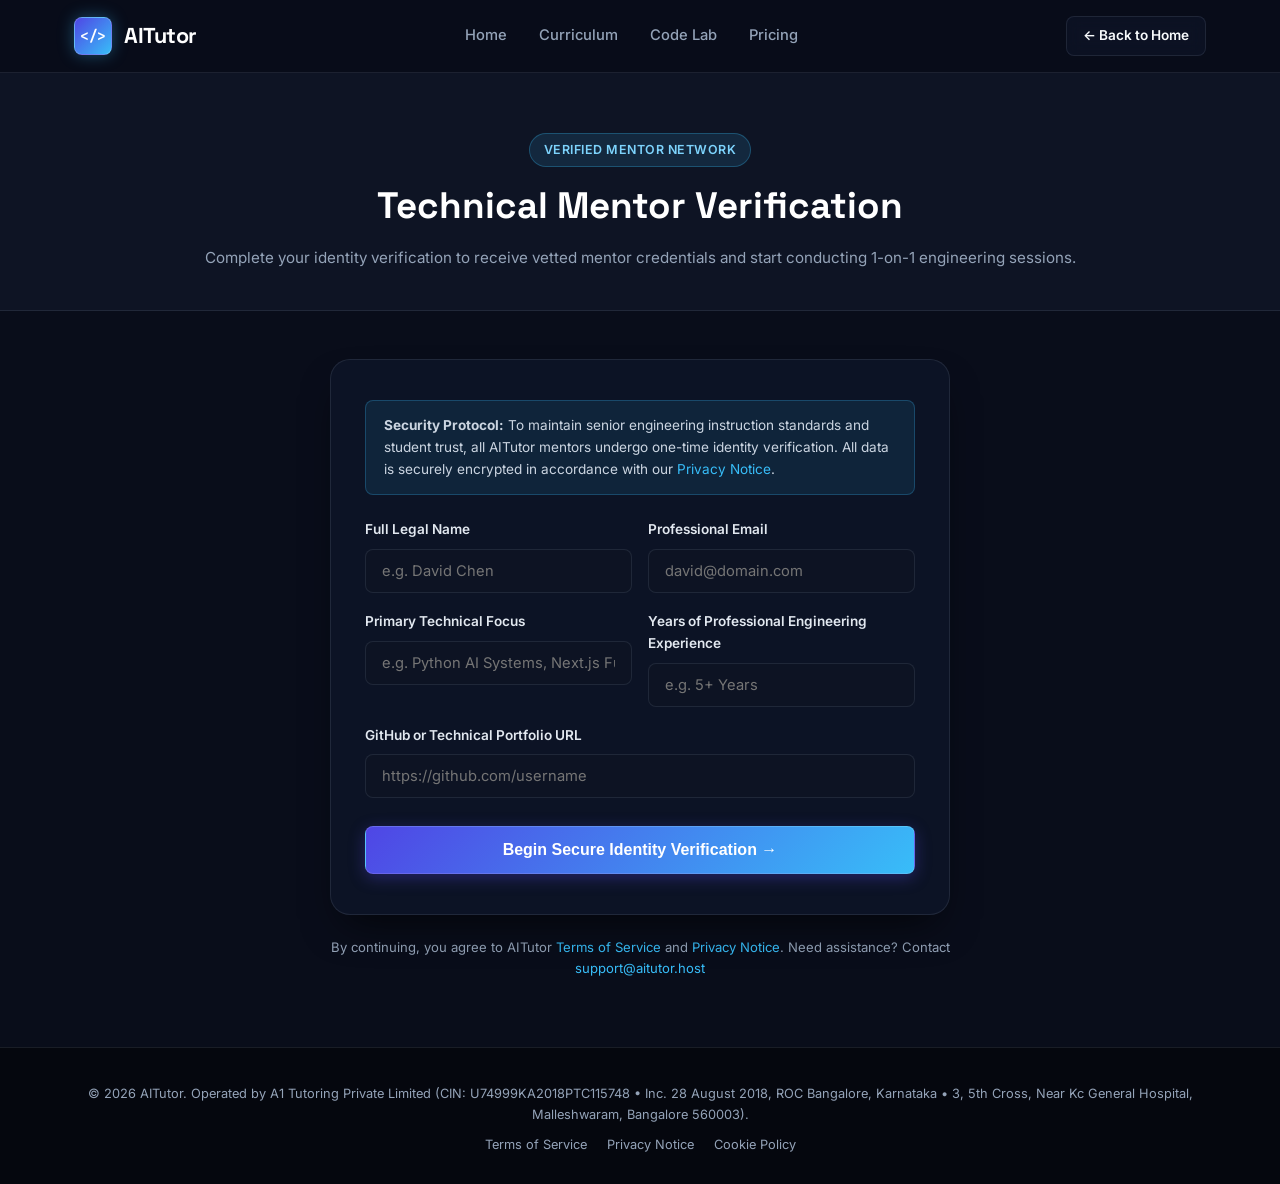
==== commit 74bfbfa1: "Refactor UI to sleek professional tech theme; eliminate all cartoon and game references" ====
--- a/become-reviewer.html
+++ b/become-reviewer.html
@@ -4,37 +4,35 @@
   <meta charset="UTF-8">
   <meta name="viewport" content="width=device-width, initial-scale=1.0">
   <title>Tutor Onboarding &amp; Identity Verification — AITutor</title>
-  <meta name="description" content="Join the AITutor verified coding mentor fleet. Complete standard technical tutor identity verification.">
+  <meta name="description" content="Join the AITutor verified engineering mentor network. Complete standard technical tutor identity verification.">
   <link rel="icon" type="image/svg+xml" href="favicon.svg">
   <link rel="stylesheet" href="styles/style.css">
 </head>
 <body style="min-height: 100vh; display: flex; flex-direction: column;">
 
-  <!-- Starfield Canvas -->
-  <canvas id="starfield-canvas"></canvas>
-
   <!-- Nav -->
   <nav class="site-nav">
     <div class="container nav-wrapper">
       <a href="/" class="brand-link">
-        <div class="brand-badge">🚀</div>
+        <div class="brand-badge">&lt;/&gt;</div>
         <span>AITutor</span>
       </a>
       <div class="nav-links">
         <a href="/">Home</a>
-        <a href="/#lab">Code Simulator</a>
-        <a href="/#missions">Missions</a>
+        <a href="/#curriculum">Curriculum</a>
+        <a href="/#lab">Code Lab</a>
+        <a href="/#pricing">Pricing</a>
       </div>
-      <a href="/" class="btn btn-outline btn-sm">&larr; Return to Base</a>
+      <a href="/" class="btn btn-outline btn-sm">&larr; Back to Home</a>
     </div>
   </nav>
 
   <!-- Page Header -->
   <div class="legal-header">
     <div class="container" style="text-align: center;">
-      <span class="pill pill-cosmic" style="margin-bottom: 10px;">🛸 MENTOR FLEET RECRUITMENT</span>
-      <h1>Technical Tutor Verification</h1>
-      <p>Complete your identity check to receive verified tutor status and start accepting 1-on-1 mentorship students.</p>
+      <span class="pill pill-cosmic" style="margin-bottom: 10px;">VERIFIED MENTOR NETWORK</span>
+      <h1>Technical Mentor Verification</h1>
+      <p>Complete your identity verification to receive vetted mentor credentials and start conducting 1-on-1 engineering sessions.</p>
     </div>
   </div>
 
@@ -44,7 +42,7 @@
       <div class="verify-panel">
         
         <div class="info-note">
-          <strong>Security Protocol:</strong> To maintain high-caliber instruction and protect student safety, all AITutor mentors undergo a one-time identity verification. All data is encrypted and handled in accordance with our <a href="privacy.html">Privacy Notice</a>.
+          <strong>Security Protocol:</strong> To maintain senior engineering instruction standards and student trust, all AITutor mentors undergo one-time identity verification. All data is securely encrypted in accordance with our <a href="privacy.html">Privacy Notice</a>.
         </div>
 
         <form id="verify-form">
@@ -61,22 +59,22 @@
 
           <div class="form-row">
             <div class="form-group">
-              <label for="reviewer-stack">Primary Teaching Focus</label>
-              <input type="text" id="reviewer-stack" class="form-control" placeholder="e.g. Python, AI Agents, Minecraft Java Modding">
+              <label for="reviewer-stack">Primary Technical Focus</label>
+              <input type="text" id="reviewer-stack" class="form-control" placeholder="e.g. Python AI Systems, Next.js Full-Stack, Go Microservices">
             </div>
             <div class="form-group">
-              <label for="reviewer-years">Years of Professional / Teaching Experience</label>
+              <label for="reviewer-years">Years of Professional Engineering Experience</label>
               <input type="text" id="reviewer-years" class="form-control" placeholder="e.g. 5+ Years">
             </div>
           </div>
 
           <div class="form-group">
-            <label for="reviewer-github">GitHub or Portfolio URL</label>
+            <label for="reviewer-github">GitHub or Technical Portfolio URL</label>
             <input type="text" id="reviewer-github" class="form-control" placeholder="https://github.com/username">
           </div>
 
           <button type="button" id="start-btn" class="btn btn-primary" style="width: 100%; padding: 14px; margin-top: 10px; font-size: 1rem;">
-            🚀 Begin Secure Identity Verification
+            Begin Secure Identity Verification &rarr;
           </button>
         </form>
 
--- a/styles/style.css
+++ b/styles/style.css
@@ -1,4 +1,4 @@
-@import url('https://fonts.googleapis.com/css2?family=Inter:wght@400;500;600;700;800&family=JetBrains+Mono:wght@400;500;600;700&family=Press+Start+2P&family=Space+Grotesk:wght@600;700;800&display=swap');
+@import url('https://fonts.googleapis.com/css2?family=Inter:wght@400;500;600;700;800&family=JetBrains+Mono:wght@400;500;600;700&family=Space+Grotesk:wght@500;600;700;800&display=swap');
 
 *, *::before, *::after {
   box-sizing: border-box;
@@ -7,52 +7,39 @@
 }
 
 :root {
-  /* Spaceship.com Deep Cosmic Dark Palette */
-  --bg: #070913;
-  --bg-deep: #04060C;
-  --surface: #0E1326;
-  --surface-card: rgba(16, 22, 44, 0.75);
-  --surface-hover: rgba(26, 36, 72, 0.85);
-  --surface-alt: #141A33;
-  --border: rgba(99, 102, 241, 0.18);
-  --border-glow: rgba(139, 92, 246, 0.4);
-  --border-focus: #818CF8;
-
-  /* Typography & Accents */
+  /* Modern High-End Engineering Palette */
+  --bg: #090D1A;
+  --bg-deep: #05070E;
+  --surface: #0E1424;
+  --surface-card: rgba(15, 23, 42, 0.72);
+  --surface-hover: rgba(30, 41, 59, 0.85);
+  --surface-alt: #131B2E;
+  --border: rgba(148, 163, 184, 0.14);
+  --border-focus: #38BDF8;
+  --border-glow: rgba(56, 189, 248, 0.35);
+
+  /* Typography */
   --text-main: #F8FAFC;
   --text-muted: #94A3B8;
   --text-dim: #64748B;
-  
-  /* Spaceship Thruster / Nebula Colors */
-  --primary: #6366F1;
-  --primary-hover: #4F46E5;
-  --primary-glow: rgba(99, 102, 241, 0.4);
-  --violet: #8B5CF6;
-  --cyan: #06B6D4;
-  --cyan-glow: rgba(6, 182, 212, 0.4);
-  --magenta: #EC4899;
-  
-  /* Minecraft Voxel Palette */
-  --mc-green: #22C55E;
-  --mc-emerald: #10B981;
-  --mc-xp: #4ADE80;
-  --mc-diamond: #38BDF8;
-  --mc-redstone: #EF4444;
-  --mc-gold: #F59E0B;
-  
-  /* Claude Cartoon Palette */
-  --claude-orange: #E07A5F;
-  --claude-peach: #F4A261;
-  --claude-bg: rgba(224, 122, 95, 0.12);
+
+  /* Brand Accents */
+  --primary: #4F46E5;
+  --primary-hover: #4338CA;
+  --primary-glow: rgba(79, 70, 229, 0.35);
+  --cyan: #38BDF8;
+  --cyan-hover: #0EA5E9;
+  --cyan-glow: rgba(56, 189, 248, 0.3);
+  --emerald: #10B981;
+  --amber: #F59E0B;
 
   /* Geometry & Shadows */
   --radius-sm: 8px;
   --radius-md: 14px;
-  --radius-lg: 22px;
-  --radius-pixel: 4px;
-  --shadow-space: 0 20px 40px -15px rgba(0, 0, 0, 0.8);
-  --shadow-glow: 0 0 25px rgba(99, 102, 241, 0.35);
-  --shadow-cyan: 0 0 25px rgba(6, 182, 212, 0.35);
+  --radius-lg: 20px;
+  --shadow-subtle: 0 10px 30px -10px rgba(0, 0, 0, 0.5);
+  --shadow-elevation: 0 20px 40px -15px rgba(0, 0, 0, 0.7);
+  --shadow-glow: 0 0 25px rgba(56, 189, 248, 0.2);
 }
 
 html {
@@ -71,21 +58,20 @@
   position: relative;
 }
 
-/* Background Cosmic Nebula Starfield */
+/* Subtle Ambient Gradient Background */
 body::before {
   content: "";
   position: fixed;
   inset: 0;
   background: 
-    radial-gradient(circle at 15% 20%, rgba(99, 102, 241, 0.14) 0%, transparent 45%),
-    radial-gradient(circle at 85% 30%, rgba(139, 92, 246, 0.12) 0%, transparent 50%),
-    radial-gradient(circle at 50% 80%, rgba(6, 182, 212, 0.10) 0%, transparent 55%),
-    radial-gradient(circle at 75% 90%, rgba(236, 72, 153, 0.08) 0%, transparent 40%);
+    radial-gradient(circle at 20% 15%, rgba(79, 70, 229, 0.12) 0%, transparent 45%),
+    radial-gradient(circle at 80% 25%, rgba(56, 189, 248, 0.09) 0%, transparent 45%),
+    radial-gradient(circle at 50% 85%, rgba(99, 102, 241, 0.08) 0%, transparent 50%);
   pointer-events: none;
   z-index: -2;
 }
 
-/* Starfield Canvas Overlay */
+/* Subtle Interactive Particles Canvas */
 #starfield-canvas {
   position: fixed;
   inset: 0;
@@ -102,8 +88,7 @@
 }
 
 a:hover {
-  color: #67E8F9;
-  text-shadow: 0 0 8px rgba(103, 232, 249, 0.5);
+  color: #7DD3FC;
 }
 
 /* ── Container ── */
@@ -113,11 +98,11 @@
   padding: 0 24px;
 }
 
-/* ── Navigation (Spaceship Deck) ── */
+/* ── Navigation ── */
 .site-nav {
   position: sticky;
   top: 0;
-  background: rgba(7, 9, 19, 0.85);
+  background: rgba(9, 13, 26, 0.85);
   backdrop-filter: blur(16px);
   -webkit-backdrop-filter: blur(16px);
   border-bottom: 1px solid var(--border);
@@ -144,18 +129,18 @@
 }
 
 .brand-badge {
-  width: 40px;
-  height: 40px;
+  width: 38px;
+  height: 38px;
   border-radius: var(--radius-sm);
-  background: linear-gradient(135deg, #6366F1 0%, #06B6D4 100%);
+  background: linear-gradient(135deg, #4F46E5 0%, #38BDF8 100%);
   display: flex;
   align-items: center;
   justify-content: center;
   color: #FFF;
   font-family: 'JetBrains Mono', monospace;
-  font-weight: 800;
-  font-size: 1.1rem;
-  box-shadow: 0 0 16px rgba(99, 102, 241, 0.6);
+  font-weight: 700;
+  font-size: 0.92rem;
+  box-shadow: 0 0 16px rgba(56, 189, 248, 0.35);
   border: 1px solid rgba(255, 255, 255, 0.2);
 }
 
@@ -170,22 +155,18 @@
   font-weight: 500;
   color: var(--text-muted);
   transition: all 0.2s;
-  display: flex;
-  align-items: center;
-  gap: 6px;
 }
 
 .nav-links a:hover {
   color: #FFFFFF;
-  text-shadow: 0 0 10px rgba(255, 255, 255, 0.6);
-}
-
-/* ── Buttons (Spaceship Thrusters) ── */
+}
+
+/* ── Buttons ── */
 .btn {
   display: inline-flex;
   align-items: center;
   justify-content: center;
-  gap: 10px;
+  gap: 8px;
   padding: 12px 24px;
   border-radius: var(--radius-sm);
   font-size: 0.92rem;
@@ -194,25 +175,23 @@
   transition: all 0.25s cubic-bezier(0.16, 1, 0.3, 1);
   border: 1px solid transparent;
   text-decoration: none !important;
-  position: relative;
-  overflow: hidden;
 }
 
 .btn-primary {
-  background: linear-gradient(135deg, #6366F1 0%, #8B5CF6 50%, #06B6D4 100%);
-  color: #FFFFFF;
-  box-shadow: 0 4px 20px rgba(99, 102, 241, 0.4);
+  background: linear-gradient(135deg, #4F46E5 0%, #38BDF8 100%);
+  color: #FFFFFF;
+  box-shadow: 0 4px 16px rgba(79, 70, 229, 0.35);
   border: 1px solid rgba(255, 255, 255, 0.15);
 }
 
 .btn-primary:hover {
   transform: translateY(-2px);
-  box-shadow: 0 6px 28px rgba(6, 182, 212, 0.55), 0 0 12px rgba(99, 102, 241, 0.7);
+  box-shadow: 0 6px 22px rgba(56, 189, 248, 0.45);
   color: #FFFFFF;
 }
 
 .btn-outline {
-  background: rgba(14, 19, 38, 0.7);
+  background: rgba(15, 23, 42, 0.6);
   border: 1px solid var(--border);
   color: var(--text-main);
   backdrop-filter: blur(8px);
@@ -222,7 +201,6 @@
   background: var(--surface-hover);
   border-color: var(--cyan);
   color: #FFFFFF;
-  box-shadow: var(--shadow-cyan);
   transform: translateY(-2px);
 }
 
@@ -231,21 +209,7 @@
   font-size: 0.85rem;
 }
 
-.btn-pixel {
-  font-family: 'Press Start 2P', monospace;
-  font-size: 0.72rem;
-  letter-spacing: 0.05em;
-  padding: 14px 22px;
-  border-radius: var(--radius-pixel);
-  box-shadow: 0 4px 0 #1E1B4B;
-}
-
-.btn-pixel:active {
-  transform: translateY(4px);
-  box-shadow: none;
-}
-
-/* ── Spaceship & Minecraft Badges ── */
+/* ── Badges & Pills ── */
 .pill {
   display: inline-flex;
   align-items: center;
@@ -254,37 +218,25 @@
   border-radius: 999px;
   font-size: 0.78rem;
   font-weight: 600;
-  letter-spacing: 0.03em;
+  letter-spacing: 0.04em;
   text-transform: uppercase;
-  backdrop-filter: blur(10px);
 }
 
 .pill-cosmic {
-  background: rgba(99, 102, 241, 0.15);
-  color: #A5B4FC;
-  border: 1px solid rgba(99, 102, 241, 0.35);
-  box-shadow: 0 0 12px rgba(99, 102, 241, 0.2);
-}
-
-.pill-minecraft {
-  background: rgba(34, 197, 94, 0.15);
-  color: #4ADE80;
-  border: 1px solid rgba(34, 197, 94, 0.35);
-  font-family: 'Press Start 2P', monospace;
-  font-size: 0.65rem;
-  letter-spacing: 0.02em;
-  border-radius: var(--radius-pixel);
-}
-
-.pill-claude {
-  background: rgba(224, 122, 95, 0.18);
-  color: #F4A261;
-  border: 1px solid rgba(224, 122, 95, 0.4);
-}
-
-/* ── Hero Section (Hyperspace Launch Deck) ── */
+  background: rgba(56, 189, 248, 0.12);
+  color: #7DD3FC;
+  border: 1px solid rgba(56, 189, 248, 0.28);
+}
+
+.pill-emerald {
+  background: rgba(16, 185, 129, 0.12);
+  color: #34D399;
+  border: 1px solid rgba(16, 185, 129, 0.3);
+}
+
+/* ── Hero Section ── */
 .hero-section {
-  padding: 80px 0 70px;
+  padding: 84px 0 72px;
   position: relative;
   overflow: hidden;
 }
@@ -300,14 +252,14 @@
   font-family: 'Space Grotesk', sans-serif;
   font-size: 3.2rem;
   font-weight: 800;
-  line-height: 1.12;
+  line-height: 1.15;
   letter-spacing: -0.03em;
   color: #FFFFFF;
-  margin: 20px 0 18px;
+  margin: 18px 0 18px;
 }
 
 .hero-content h1 span {
-  background: linear-gradient(135deg, #38BDF8 0%, #818CF8 50%, #C084FC 100%);
+  background: linear-gradient(135deg, #38BDF8 0%, #818CF8 60%, #C084FC 100%);
   -webkit-background-clip: text;
   -webkit-text-fill-color: transparent;
   display: inline-block;
@@ -328,197 +280,263 @@
   flex-wrap: wrap;
 }
 
-/* ── Minecraft Experience Level Bar ── */
-.mc-xp-container {
+/* Metrics Bar */
+.metrics-row {
   margin-top: 36px;
   padding: 16px 20px;
-  background: rgba(14, 19, 38, 0.7);
+  background: rgba(15, 23, 42, 0.6);
   border: 1px solid var(--border);
   border-radius: var(--radius-md);
-  box-shadow: var(--shadow-space);
-  backdrop-filter: blur(12px);
-}
-
-.mc-xp-header {
   display: flex;
   justify-content: space-between;
   align-items: center;
-  margin-bottom: 8px;
-}
-
-.mc-xp-level {
-  font-family: 'Press Start 2P', monospace;
-  font-size: 0.75rem;
-  color: #4ADE80;
-  text-shadow: 0 0 8px rgba(74, 222, 128, 0.6);
-  display: flex;
-  align-items: center;
-  gap: 8px;
-}
-
-.mc-xp-stats {
+  gap: 16px;
+}
+
+.metric-item {
+  display: flex;
+  flex-direction: column;
+}
+
+.metric-val {
+  font-family: 'Space Grotesk', sans-serif;
+  font-size: 1.25rem;
+  font-weight: 700;
+  color: #FFFFFF;
+}
+
+.metric-lbl {
+  font-size: 0.76rem;
+  color: var(--text-dim);
+  text-transform: uppercase;
+  letter-spacing: 0.04em;
+}
+
+/* ── Senior Mentor Live Review Panel (Right Hero Card) ── */
+.mentor-console-card {
+  background: var(--surface-card);
+  border: 1px solid var(--border);
+  border-radius: var(--radius-lg);
+  padding: 26px;
+  position: relative;
+  box-shadow: var(--shadow-elevation);
+  backdrop-filter: blur(16px);
+  -webkit-backdrop-filter: blur(16px);
+}
+
+.mentor-card-header {
+  display: flex;
+  justify-content: space-between;
+  align-items: center;
+  margin-bottom: 20px;
+  padding-bottom: 16px;
+  border-bottom: 1px solid var(--border);
+}
+
+.mentor-profile-info {
+  display: flex;
+  align-items: center;
+  gap: 14px;
+}
+
+.mentor-avatar {
+  width: 44px;
+  height: 44px;
+  border-radius: 50%;
+  background: linear-gradient(135deg, #1E293B 0%, #334155 100%);
+  border: 2px solid var(--cyan);
+  display: flex;
+  align-items: center;
+  justify-content: center;
+  font-weight: 700;
+  font-size: 0.95rem;
+  color: #FFF;
+}
+
+.mentor-details h4 {
+  font-family: 'Space Grotesk', sans-serif;
+  font-size: 1.05rem;
+  font-weight: 700;
+  color: #FFF;
+  margin-bottom: 2px;
+}
+
+.mentor-details p {
   font-size: 0.78rem;
   color: var(--text-dim);
-  font-family: 'JetBrains Mono', monospace;
-}
-
-.mc-xp-bar-track {
-  height: 10px;
-  background: #1E293B;
+}
+
+.live-badge {
+  font-size: 0.7rem;
+  font-weight: 700;
+  color: #34D399;
+  background: rgba(16, 185, 129, 0.12);
+  border: 1px solid rgba(16, 185, 129, 0.3);
+  padding: 4px 10px;
   border-radius: 999px;
-  border: 1px solid #334155;
-  overflow: hidden;
-  position: relative;
-}
-
-.mc-xp-bar-fill {
-  height: 100%;
-  width: 88%;
-  background: linear-gradient(90deg, #10B981 0%, #4ADE80 50%, #22D3EE 100%);
-  box-shadow: 0 0 12px rgba(74, 222, 128, 0.8);
-  border-radius: 999px;
-  animation: xpPulse 2s ease-in-out infinite;
-}
-
-@keyframes xpPulse {
-  0%, 100% { opacity: 0.9; }
-  50% { opacity: 1; filter: brightness(1.2); }
-}
-
-/* ── Claude Cartoon Mascot & Interactive Dialogue Card ── */
-.claude-card-wrapper {
-  background: var(--surface-card);
-  border: 1px solid var(--border-glow);
-  border-radius: var(--radius-lg);
-  padding: 24px;
-  position: relative;
-  box-shadow: var(--shadow-space), var(--shadow-glow);
-  backdrop-filter: blur(16px);
-  -webkit-backdrop-filter: blur(16px);
-}
-
-.claude-mascot-header {
-  display: flex;
-  align-items: center;
-  gap: 16px;
-  margin-bottom: 18px;
-}
-
-.claude-avatar-box {
-  width: 58px;
-  height: 58px;
-  border-radius: 50%;
-  background: linear-gradient(135deg, #F4A261 0%, #E76F51 100%);
-  display: flex;
-  align-items: center;
-  justify-content: center;
-  box-shadow: 0 0 20px rgba(244, 162, 97, 0.5);
-  border: 2px solid #FFF;
-  flex-shrink: 0;
-  position: relative;
-  animation: floatMascot 4s ease-in-out infinite;
-}
-
-@keyframes floatMascot {
-  0%, 100% { transform: translateY(0); }
-  50% { transform: translateY(-6px); }
-}
-
-.claude-avatar-svg {
-  width: 38px;
-  height: 38px;
-}
-
-.claude-mascot-info h3 {
-  font-family: 'Space Grotesk', sans-serif;
-  font-size: 1.15rem;
-  font-weight: 700;
-  color: #FFF;
-  display: flex;
-  align-items: center;
-  gap: 8px;
-}
-
-.claude-online-tag {
-  font-size: 0.68rem;
-  font-weight: 700;
-  color: #4ADE80;
-  background: rgba(34, 197, 94, 0.15);
-  padding: 2px 8px;
-  border-radius: 999px;
-  display: inline-flex;
-  align-items: center;
-  gap: 5px;
-}
-
-.claude-online-dot {
+  display: flex;
+  align-items: center;
+  gap: 6px;
+}
+
+.live-dot {
   width: 6px;
   height: 6px;
   border-radius: 50%;
-  background: #4ADE80;
-  box-shadow: 0 0 6px #4ADE80;
-}
-
-.claude-bubble {
-  background: rgba(14, 19, 38, 0.95);
-  border: 1px solid var(--border);
-  border-left: 3px solid var(--claude-orange);
-  border-radius: var(--radius-md);
-  padding: 16px 18px;
-  margin-bottom: 18px;
-  font-size: 0.92rem;
-  line-height: 1.6;
-  color: #F1F5F9;
-  position: relative;
-  min-height: 74px;
-}
-
-.claude-prompt-chips {
-  display: flex;
-  flex-direction: column;
-  gap: 8px;
-}
-
-.prompt-chip-btn {
-  background: rgba(22, 30, 60, 0.7);
-  border: 1px solid var(--border);
-  border-radius: var(--radius-sm);
-  padding: 10px 14px;
-  text-align: left;
-  color: #CBD5E1;
-  font-size: 0.84rem;
+  background: #34D399;
+  box-shadow: 0 0 6px #34D399;
+}
+
+.console-topic-selector {
+  display: flex;
+  gap: 6px;
+  margin-bottom: 16px;
+  overflow-x: auto;
+}
+
+.topic-btn {
+  background: rgba(30, 41, 59, 0.5);
+  border: 1px solid var(--border);
+  color: var(--text-muted);
+  padding: 6px 12px;
+  border-radius: 6px;
+  font-size: 0.78rem;
+  font-family: 'JetBrains Mono', monospace;
   cursor: pointer;
   transition: all 0.2s;
-  display: flex;
-  align-items: center;
-  justify-content: space-between;
-}
-
-.prompt-chip-btn:hover {
+  white-space: nowrap;
+}
+
+.topic-btn:hover {
+  background: var(--surface-hover);
+  color: #FFF;
+}
+
+.topic-btn.active {
+  background: rgba(56, 189, 248, 0.15);
+  border-color: var(--cyan);
+  color: #7DD3FC;
+}
+
+.mentor-feedback-box {
+  background: #080C17;
+  border: 1px solid var(--border);
+  border-left: 3px solid var(--cyan);
+  border-radius: var(--radius-sm);
+  padding: 16px;
+  margin-bottom: 16px;
+}
+
+.mentor-feedback-box h5 {
+  font-size: 0.8rem;
+  text-transform: uppercase;
+  letter-spacing: 0.05em;
+  color: var(--cyan);
+  margin-bottom: 6px;
+}
+
+.mentor-feedback-box p {
+  font-size: 0.88rem;
+  color: #E2E8F0;
+  line-height: 1.6;
+}
+
+.mentor-code-preview {
+  background: #050811;
+  border: 1px solid #1E293B;
+  border-radius: var(--radius-sm);
+  padding: 14px 16px;
+  font-family: 'JetBrains Mono', monospace;
+  font-size: 0.78rem;
+  color: #38BDF8;
+  overflow-x: auto;
+  line-height: 1.65;
+}
+
+/* ── Interactive Tracks Bar ── */
+.specializations-section {
+  background: rgba(14, 20, 36, 0.6);
+  border-top: 1px solid var(--border);
+  border-bottom: 1px solid var(--border);
+  padding: 38px 0;
+}
+
+.spec-pills-wrap {
+  display: flex;
+  justify-content: center;
+  gap: 12px;
+  flex-wrap: wrap;
+  margin-top: 18px;
+}
+
+.spec-pill {
+  background: rgba(15, 23, 42, 0.85);
+  border: 1px solid var(--border);
+  padding: 10px 18px;
+  border-radius: var(--radius-sm);
+  font-size: 0.88rem;
+  font-weight: 600;
+  color: var(--text-muted);
+  cursor: pointer;
+  transition: all 0.2s;
+  display: flex;
+  align-items: center;
+  gap: 8px;
+}
+
+.spec-pill:hover {
   background: var(--surface-hover);
   border-color: var(--cyan);
   color: #FFF;
-  transform: translateX(4px);
-}
-
-.prompt-chip-btn.active {
-  background: rgba(99, 102, 241, 0.2);
-  border-color: var(--primary);
-  color: #A5B4FC;
-}
-
-/* ── Interactive Code Block & Lab ── */
+  transform: translateY(-2px);
+}
+
+.spec-pill.active {
+  background: rgba(56, 189, 248, 0.14);
+  border-color: var(--cyan);
+  color: #FFFFFF;
+  box-shadow: 0 0 14px rgba(56, 189, 248, 0.25);
+}
+
+/* ── Interactive Code Playground & Lab ── */
+.section {
+  padding: 80px 0;
+  position: relative;
+}
+
+.section-head {
+  text-align: center;
+  max-width: 680px;
+  margin: 0 auto 50px;
+}
+
+.section-head h2 {
+  font-family: 'Space Grotesk', sans-serif;
+  font-size: 2.3rem;
+  font-weight: 800;
+  letter-spacing: -0.025em;
+  color: #FFFFFF;
+  margin-top: 14px;
+  margin-bottom: 14px;
+}
+
+.section-head p {
+  color: var(--text-muted);
+  font-size: 1.05rem;
+  line-height: 1.65;
+}
+
 .code-playground-wrap {
-  background: #090D1C;
-  border: 1px solid var(--border-glow);
+  background: #080C17;
+  border: 1px solid var(--border);
   border-radius: var(--radius-lg);
   overflow: hidden;
-  box-shadow: var(--shadow-space);
-  margin-top: 32px;
+  box-shadow: var(--shadow-elevation);
+  margin-top: 24px;
 }
 
 .code-tabs-header {
-  background: #0D1226;
+  background: #0E1424;
   border-bottom: 1px solid var(--border);
   display: flex;
   justify-content: space-between;
@@ -554,7 +572,7 @@
 .code-tab-btn.active {
   color: var(--cyan);
   border-bottom-color: var(--cyan);
-  background: rgba(6, 182, 212, 0.08);
+  background: rgba(56, 189, 248, 0.08);
 }
 
 .code-action-btns {
@@ -594,92 +612,19 @@
   animation: fadeIn 0.25s ease;
 }
 
-/* ── Minecraft Voxel Inventory Toolbar ── */
-.mc-inventory-belt {
-  display: flex;
-  gap: 8px;
-  justify-content: center;
-  flex-wrap: wrap;
-  margin: 32px 0 16px;
-}
-
-.mc-slot {
-  width: 58px;
-  height: 58px;
-  background: #141A33;
-  border: 3px solid #283359;
-  border-top-color: #3B4B7F;
-  border-left-color: #3B4B7F;
-  border-radius: var(--radius-pixel);
-  display: flex;
-  flex-direction: column;
-  align-items: center;
-  justify-content: center;
-  font-size: 1.5rem;
-  cursor: pointer;
-  transition: all 0.15s ease;
-  position: relative;
-}
-
-.mc-slot:hover {
-  background: #1C2447;
-  transform: scale(1.08);
-  border-color: #4ADE80;
-  box-shadow: 0 0 12px rgba(74, 222, 128, 0.6);
-}
-
-.mc-slot.selected {
-  border-color: #38BDF8;
-  box-shadow: 0 0 16px rgba(56, 189, 248, 0.7);
-  background: #1E274D;
-}
-
-.mc-slot-count {
-  position: absolute;
-  bottom: 2px;
-  right: 4px;
-  font-family: 'Press Start 2P', monospace;
-  font-size: 0.55rem;
-  color: #FFF;
-  text-shadow: 1px 1px 0 #000;
-}
-
-/* ── Section Titles ── */
-.section {
-  padding: 80px 0;
-  position: relative;
-}
-
-.section-head {
-  text-align: center;
-  max-width: 680px;
-  margin: 0 auto 52px;
-}
-
-.section-head h2 {
-  font-family: 'Space Grotesk', sans-serif;
-  font-size: 2.3rem;
-  font-weight: 800;
-  letter-spacing: -0.025em;
-  color: #FFFFFF;
-  margin-top: 14px;
-  margin-bottom: 14px;
-}
-
-.section-head p {
-  color: var(--text-muted);
-  font-size: 1.05rem;
-  line-height: 1.65;
-}
-
-/* ── Gamified Quest Cards ── */
-.quest-grid {
+@keyframes fadeIn {
+  from { opacity: 0; transform: translateY(4px); }
+  to { opacity: 1; transform: translateY(0); }
+}
+
+/* ── Curriculum Cards ── */
+.curriculum-grid {
   display: grid;
   grid-template-columns: repeat(3, 1fr);
   gap: 24px;
 }
 
-.quest-card {
+.curriculum-card {
   background: var(--surface-card);
   border: 1px solid var(--border);
   border-radius: var(--radius-lg);
@@ -691,56 +636,53 @@
   backdrop-filter: blur(12px);
 }
 
-.quest-card:hover {
+.curriculum-card:hover {
   transform: translateY(-6px);
   border-color: var(--border-glow);
-  box-shadow: var(--shadow-space), var(--shadow-glow);
-}
-
-.quest-icon {
-  font-size: 2.2rem;
-  margin-bottom: 16px;
-}
-
-.quest-badge {
-  font-family: 'Press Start 2P', monospace;
-  font-size: 0.65rem;
-  color: #F59E0B;
-  margin-bottom: 10px;
-}
-
-.quest-card h3 {
+  box-shadow: var(--shadow-elevation), var(--shadow-glow);
+}
+
+.curriculum-badge {
+  font-size: 0.72rem;
+  font-weight: 700;
+  color: var(--cyan);
+  text-transform: uppercase;
+  letter-spacing: 0.05em;
+  margin-bottom: 12px;
+}
+
+.curriculum-card h3 {
   font-family: 'Space Grotesk', sans-serif;
   font-size: 1.35rem;
   font-weight: 700;
   color: #FFF;
-  margin-bottom: 10px;
-}
-
-.quest-card p {
+  margin-bottom: 12px;
+}
+
+.curriculum-card p {
   font-size: 0.9rem;
   color: var(--text-muted);
   line-height: 1.6;
-  margin-bottom: 20px;
-}
-
-.quest-tags {
+  margin-bottom: 22px;
+}
+
+.curriculum-tags {
   display: flex;
   flex-wrap: wrap;
   gap: 6px;
   margin-top: auto;
 }
 
-.quest-tag {
-  background: rgba(99, 102, 241, 0.12);
-  color: #C7D2FE;
+.curriculum-tag {
+  background: rgba(56, 189, 248, 0.1);
+  color: #7DD3FC;
   padding: 4px 10px;
   border-radius: 6px;
   font-family: 'JetBrains Mono', monospace;
   font-size: 0.74rem;
 }
 
-/* ── Pricing Packages (Mission Tiers) ── */
+/* ── Mentorship Pricing Packages ── */
 .packages-grid {
   display: grid;
   grid-template-columns: repeat(3, 1fr);
@@ -761,23 +703,23 @@
 
 .package-card:hover {
   transform: translateY(-5px);
-  box-shadow: var(--shadow-space);
-  border-color: rgba(99, 102, 241, 0.4);
+  box-shadow: var(--shadow-elevation);
+  border-color: rgba(56, 189, 248, 0.4);
 }
 
 .package-card.highlight {
-  border-color: var(--violet);
-  background: linear-gradient(180deg, rgba(22, 30, 60, 0.85) 0%, rgba(14, 19, 38, 0.9) 100%);
-  box-shadow: 0 0 30px rgba(139, 92, 246, 0.25), var(--shadow-space);
+  border-color: var(--cyan);
+  background: linear-gradient(180deg, rgba(20, 29, 52, 0.9) 0%, rgba(14, 20, 36, 0.95) 100%);
+  box-shadow: 0 0 30px rgba(56, 189, 248, 0.2), var(--shadow-elevation);
 }
 
 .package-card.highlight::before {
-  content: "MOST POPULAR MISSION";
+  content: "RECOMMENDED TRACK";
   position: absolute;
   top: -12px;
   left: 50%;
   transform: translateX(-50%);
-  background: linear-gradient(90deg, #8B5CF6 0%, #06B6D4 100%);
+  background: linear-gradient(90deg, #4F46E5 0%, #38BDF8 100%);
   color: #FFF;
   font-family: 'Space Grotesk', sans-serif;
   font-size: 0.72rem;
@@ -785,7 +727,7 @@
   padding: 4px 14px;
   border-radius: 999px;
   letter-spacing: 0.05em;
-  box-shadow: 0 0 14px rgba(139, 92, 246, 0.6);
+  box-shadow: 0 0 14px rgba(56, 189, 248, 0.5);
 }
 
 .package-tag {
@@ -852,22 +794,22 @@
 }
 
 .feature-check {
-  color: #4ADE80;
+  color: #34D399;
   font-weight: 800;
 }
 
-/* ── Tutor Banner ── */
+/* ── Tutor Recruitment Banner ── */
 .reviewer-banner {
-  background: linear-gradient(135deg, rgba(22, 30, 60, 0.95) 0%, rgba(10, 14, 30, 0.95) 100%);
-  border: 1px solid var(--border-glow);
+  background: linear-gradient(135deg, rgba(20, 29, 52, 0.95) 0%, rgba(10, 14, 26, 0.95) 100%);
+  border: 1px solid var(--border);
   border-radius: var(--radius-lg);
-  padding: 52px 44px;
+  padding: 50px 44px;
   color: #FFFFFF;
   display: flex;
   align-items: center;
   justify-content: space-between;
   gap: 36px;
-  box-shadow: var(--shadow-space), var(--shadow-glow);
+  box-shadow: var(--shadow-elevation);
   backdrop-filter: blur(16px);
 }
 
@@ -891,10 +833,10 @@
   max-width: 620px;
   margin: 0 auto;
   background: var(--surface-card);
-  border: 1px solid var(--border-glow);
+  border: 1px solid var(--border);
   border-radius: var(--radius-lg);
   padding: 36px 32px;
-  box-shadow: var(--shadow-space);
+  box-shadow: var(--shadow-elevation);
   backdrop-filter: blur(16px);
 }
 
@@ -919,7 +861,7 @@
 .form-control {
   width: 100%;
   padding: 12px 16px;
-  background: rgba(14, 19, 38, 0.9);
+  background: rgba(14, 20, 36, 0.9);
   border: 1px solid var(--border);
   border-radius: var(--radius-sm);
   color: #FFF;
@@ -931,7 +873,7 @@
 
 .form-control:focus {
   border-color: var(--cyan);
-  box-shadow: 0 0 12px rgba(6, 182, 212, 0.4);
+  box-shadow: 0 0 12px rgba(56, 189, 248, 0.4);
 }
 
 /* ── FAQ Accordion ── */
@@ -1062,7 +1004,7 @@
   color: #E2E8F0;
 }
 
-/* ── Legal / Verification Secondary Pages ── */
+/* ── Secondary / Legal Pages ── */
 .legal-header {
   padding: 60px 0 40px;
   background: var(--surface);
@@ -1113,7 +1055,7 @@
 
 .legal-box {
   background: var(--surface-card);
-  border: 1px solid var(--border-glow);
+  border: 1px solid var(--border);
   border-left: 4px solid var(--primary);
   border-radius: var(--radius-sm);
   padding: 18px 22px;
@@ -1122,7 +1064,7 @@
   color: #F8FAFC;
 }
 
-/* ── Verify / Onboarding Container ── */
+/* ── Verify Container ── */
 .verify-container {
   max-width: 660px;
   margin: 48px auto 68px;
@@ -1131,16 +1073,16 @@
 
 .verify-panel {
   background: var(--surface-card);
-  border: 1px solid var(--border-glow);
+  border: 1px solid var(--border);
   border-radius: var(--radius-lg);
   padding: 40px 34px;
-  box-shadow: var(--shadow-space), var(--shadow-glow);
+  box-shadow: var(--shadow-elevation);
   backdrop-filter: blur(16px);
 }
 
 .info-note {
-  background: rgba(99, 102, 241, 0.12);
-  border: 1px solid rgba(99, 102, 241, 0.35);
+  background: rgba(56, 189, 248, 0.1);
+  border: 1px solid rgba(56, 189, 248, 0.25);
   border-radius: var(--radius-sm);
   padding: 14px 18px;
   font-size: 0.85rem;
@@ -1158,7 +1100,7 @@
 }
 .status-alert.show { display: block; }
 .status-alert.info { background: rgba(56, 189, 248, 0.15); color: #38BDF8; border: 1px solid rgba(56, 189, 248, 0.3); }
-.status-alert.success { background: rgba(34, 197, 94, 0.15); color: #4ADE80; border: 1px solid rgba(34, 197, 94, 0.3); }
+.status-alert.success { background: rgba(16, 185, 129, 0.15); color: #34D399; border: 1px solid rgba(16, 185, 129, 0.3); }
 .status-alert.error { background: rgba(239, 68, 68, 0.15); color: #F87171; border: 1px solid rgba(239, 68, 68, 0.3); }
 
 /* ── Responsive ── */
@@ -1167,7 +1109,7 @@
     grid-template-columns: 1fr;
     gap: 40px;
   }
-  .packages-grid, .quest-grid {
+  .packages-grid, .curriculum-grid {
     grid-template-columns: 1fr;
   }
   .footer-top {
@@ -1190,4 +1132,8 @@
   .form-row {
     grid-template-columns: 1fr;
   }
-}
+  .metrics-row {
+    flex-direction: column;
+    align-items: flex-start;
+  }
+}
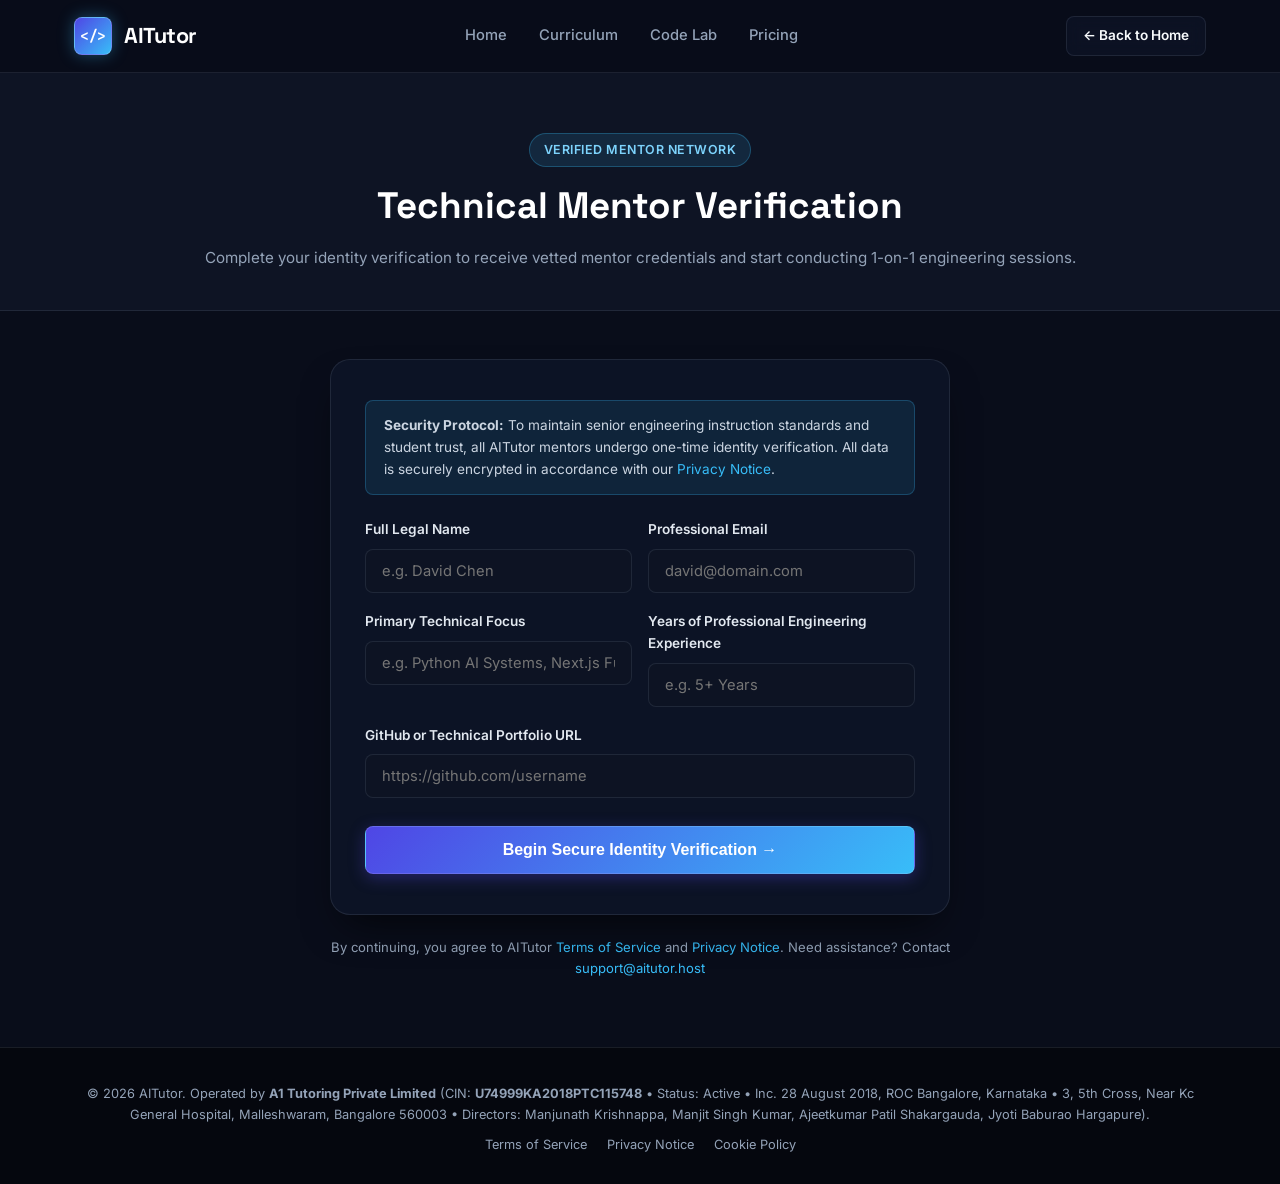
==== commit 93ea8a21: "Comprehensive legal & corporate verification: update CIN, directors, and statutory details across te" ====
--- a/become-reviewer.html
+++ b/become-reviewer.html
@@ -94,7 +94,7 @@
   <!-- Footer -->
   <footer class="site-footer" style="padding: 36px 0 28px;">
     <div class="container" style="text-align: center; font-size: 0.8rem;">
-      <p>&copy; 2026 AITutor. Operated by A1 Tutoring Private Limited (CIN: U74999KA2018PTC115748 &bull; Inc. 28 August 2018, ROC Bangalore, Karnataka &bull; 3, 5th Cross, Near Kc General Hospital, Malleshwaram, Bangalore 560003).</p>
+      <p>&copy; 2026 AITutor. Operated by <strong>A1 Tutoring Private Limited</strong> (CIN: <strong>U74999KA2018PTC115748</strong> &bull; Status: Active &bull; Inc. 28 August 2018, ROC Bangalore, Karnataka &bull; 3, 5th Cross, Near Kc General Hospital, Malleshwaram, Bangalore 560003 &bull; Directors: Manjunath Krishnappa, Manjit Singh Kumar, Ajeetkumar Patil Shakargauda, Jyoti Baburao Hargapure).</p>
       <div style="margin-top: 10px; display: flex; justify-content: center; gap: 20px;">
         <a href="terms.html" style="color: #94A3B8;">Terms of Service</a>
         <a href="privacy.html" style="color: #94A3B8;">Privacy Notice</a>
